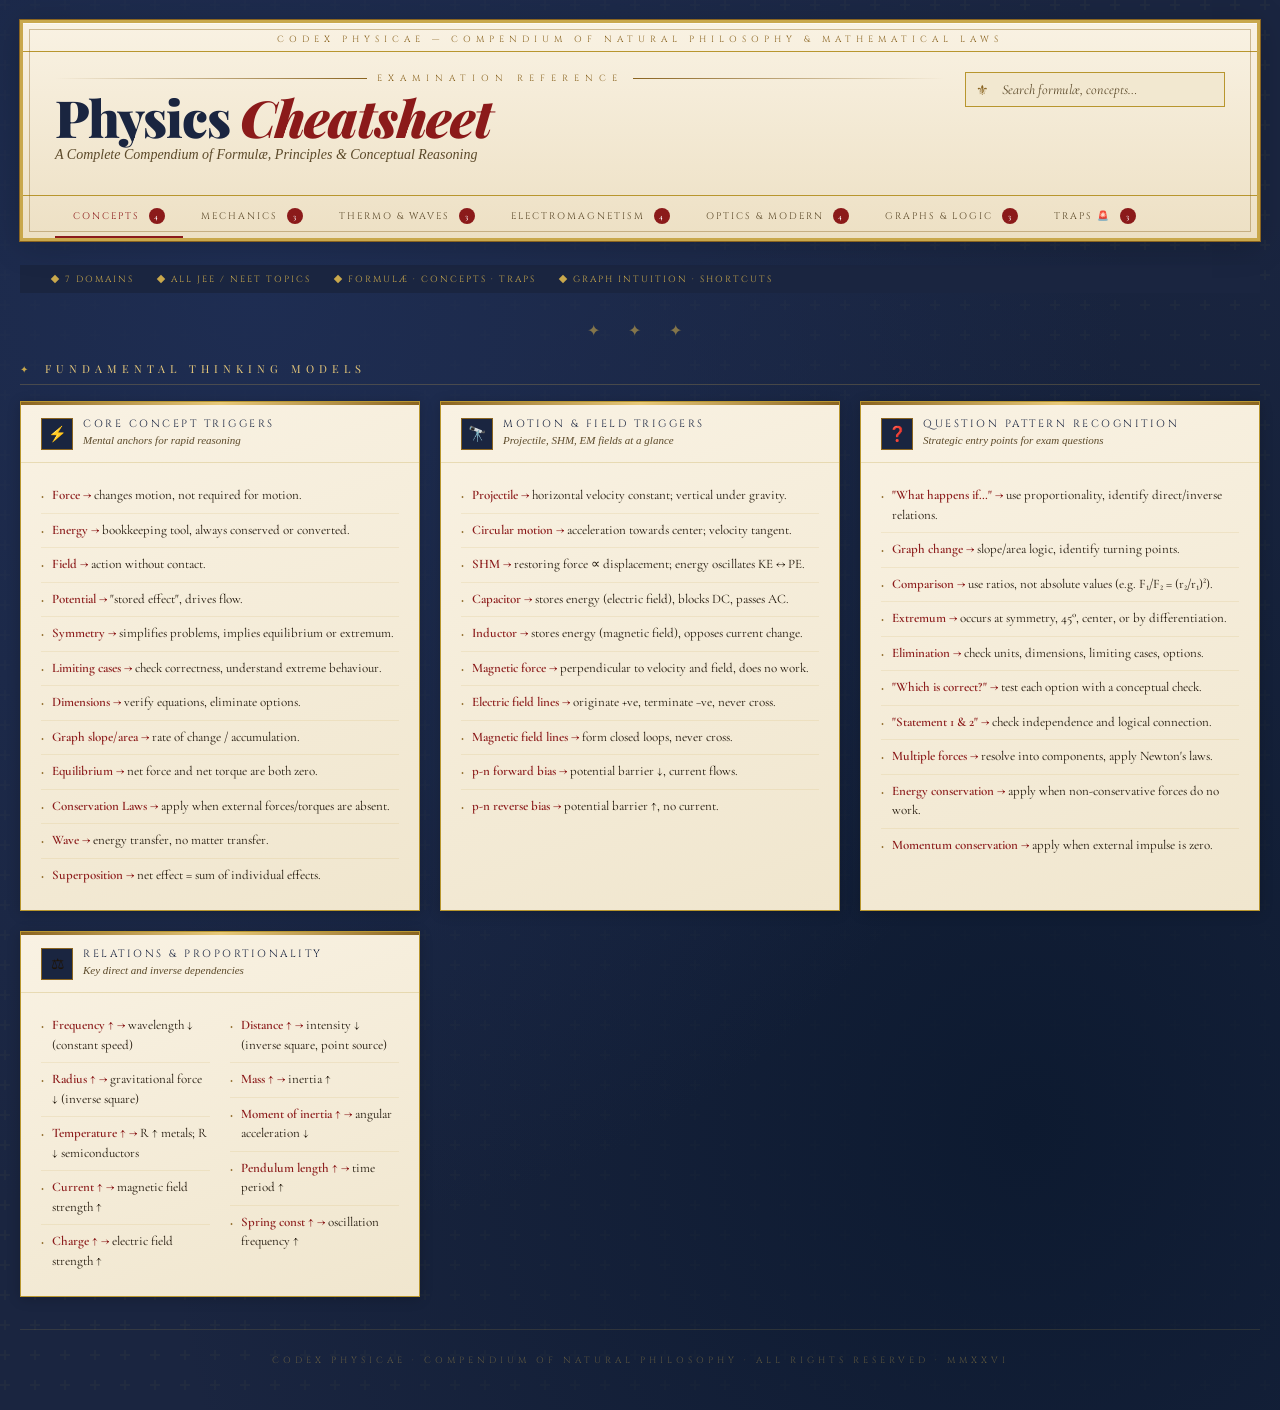
==== www/egyptian.html @ 38cedaa7 "added physics study material" ====
<!DOCTYPE html>
<html lang="en">
<head>
<meta charset="UTF-8">
<meta name="viewport" content="width=device-width, initial-scale=1.0">
<title>Physics — Royal Cheatsheet</title>
<link href="https://fonts.googleapis.com/css2?family=Playfair+Display:ital,wght@0,400;0,600;0,700;0,900;1,400;1,600&family=IM+Fell+English:ital@0;1&family=Cormorant+Garamond:ital,wght@0,300;0,400;0,500;0,600;1,300;1,400&family=Cinzel:wght@400;600;700;900&family=Cinzel+Decorative:wght@400;700&display=swap" rel="stylesheet">
<style>
  :root {
    --ink: #0e0b07;
    --parchment: #f5edd8;
    --parchment-dark: #ede0c4;
    --parchment-mid: #f0e6ce;
    --gold: #c9a84c;
    --gold-light: #e8c97a;
    --gold-deep: #8a6420;
    --crimson: #8b1a1a;
    --crimson-light: #b32020;
    --navy: #1a2540;
    --navy-light: #243259;
    --border-ornate: #b8962e;
    --text-body: #1e1408;
    --text-muted: #5c4a2a;
    --text-accent: #8b1a1a;
    --surface: #f9f2e3;
    --surface-alt: #f2e8d0;
    --shadow: rgba(10,7,2,0.18);
  }

  * { box-sizing: border-box; margin: 0; padding: 0; }

  body {
    background: var(--navy);
    background-image:
      radial-gradient(ellipse at 20% 20%, #1e2d52 0%, transparent 60%),
      radial-gradient(ellipse at 80% 80%, #0d1a30 0%, transparent 60%),
      url("data:image/svg+xml,%3Csvg width='60' height='60' viewBox='0 0 60 60' xmlns='http://www.w3.org/2000/svg'%3E%3Cg fill='none' fill-rule='evenodd'%3E%3Cg fill='%23c9a84c' fill-opacity='0.04'%3E%3Cpath d='M36 34v-4h-2v4h-4v2h4v4h2v-4h4v-2h-4zm0-30V0h-2v4h-4v2h4v4h2V6h4V4h-4zM6 34v-4H4v4H0v2h4v4h2v-4h4v-2H6zM6 4V0H4v4H0v2h4v4h2V6h4V4H6z'/%3E%3C/g%3E%3C/g%3E%3C/svg%3E");
    min-height: 100vh;
    font-family: 'Cormorant Garamond', serif;
    color: var(--text-body);
  }

  /* ─── PAGE FRAME ─── */
  .page-frame {
    max-width: 1400px;
    margin: 0 auto;
    padding: 20px;
  }

  /* ─── HEADER ─── */
  header {
    background: var(--parchment);
    background-image:
      linear-gradient(180deg, #f9f2e3 0%, #ede0c4 100%);
    border: 3px solid var(--gold);
    box-shadow: 0 0 0 1px var(--gold-deep), 0 4px 32px var(--shadow), inset 0 1px 0 rgba(255,255,255,0.6);
    padding: 0;
    margin-bottom: 24px;
    position: relative;
    overflow: hidden;
  }

  header::before {
    content: '';
    position: absolute; inset: 6px;
    border: 1px solid var(--gold-deep);
    pointer-events: none;
    opacity: 0.4;
  }

  .header-crest {
    text-align: center;
    padding: 10px 24px 6px;
    border-bottom: 1px solid var(--border-ornate);
    font-family: 'Cinzel', serif;
    font-size: 9px;
    letter-spacing: 5px;
    color: var(--gold-deep);
    text-transform: uppercase;
  }

  .header-main {
    padding: 20px 32px 0;
    display: flex;
    align-items: flex-start;
    justify-content: space-between;
    gap: 20px;
    flex-wrap: wrap;
  }

  .header-title-block { flex: 1; min-width: 260px; }

  .header-label {
    font-family: 'Cinzel', serif;
    font-size: 9px;
    letter-spacing: 6px;
    color: var(--gold-deep);
    text-transform: uppercase;
    margin-bottom: 8px;
    display: flex;
    align-items: center;
    gap: 10px;
  }

  .header-label::before,
  .header-label::after {
    content: '';
    height: 1px;
    flex: 1;
    background: linear-gradient(to right, transparent, var(--gold-deep));
  }
  .header-label::after {
    background: linear-gradient(to left, transparent, var(--gold-deep));
  }

  h1 {
    font-family: 'Playfair Display', serif;
    font-size: clamp(28px, 4vw, 52px);
    font-weight: 900;
    color: var(--navy);
    letter-spacing: -1px;
    line-height: 1;
    margin-bottom: 4px;
  }
  h1 em {
    color: var(--crimson);
    font-style: italic;
  }

  .header-sub {
    font-family: 'IM Fell English', serif;
    font-style: italic;
    font-size: 14px;
    color: var(--text-muted);
    margin-bottom: 16px;
  }

  /* ─── SEARCH ─── */
  .search-area {
    display: flex;
    align-items: center;
    gap: 10px;
    flex-wrap: wrap;
  }

  .search-wrap {
    position: relative;
  }

  .search-wrap input {
    background: var(--surface-alt);
    border: 1.5px solid var(--border-ornate);
    color: var(--text-body);
    font-family: 'Cormorant Garamond', serif;
    font-size: 14px;
    padding: 8px 14px 8px 36px;
    width: 260px;
    outline: none;
    transition: border-color 0.2s, box-shadow 0.2s;
  }

  .search-wrap input:focus {
    border-color: var(--crimson);
    box-shadow: 0 0 0 3px rgba(139,26,26,0.1);
  }

  .search-wrap input::placeholder { color: var(--text-muted); font-style: italic; }

  .search-icon {
    position: absolute; left: 11px; top: 50%; transform: translateY(-50%);
    color: var(--gold-deep); font-size: 14px; pointer-events: none;
  }

  /* ─── TABS ─── */
  .tab-bar {
    padding: 0 32px;
    display: flex;
    gap: 0;
    overflow-x: auto;
    scrollbar-width: none;
    border-top: 1px solid var(--border-ornate);
    margin-top: 16px;
  }

  .tab-bar::-webkit-scrollbar { display: none; }

  .tab {
    font-family: 'Cinzel', serif;
    font-size: 9.5px;
    letter-spacing: 2px;
    text-transform: uppercase;
    color: var(--text-muted);
    padding: 12px 18px;
    cursor: pointer;
    border-bottom: 2px solid transparent;
    white-space: nowrap;
    transition: all 0.2s;
    background: none;
    border-left: none; border-right: none; border-top: none;
    user-select: none;
    position: relative;
  }

  .tab:hover { color: var(--navy); }

  .tab.active {
    color: var(--crimson);
    border-bottom: 2px solid var(--crimson);
  }

  .tab-count {
    display: inline-flex;
    align-items: center; justify-content: center;
    width: 16px; height: 16px;
    background: var(--crimson);
    color: #fff;
    font-size: 8px;
    border-radius: 50%;
    margin-left: 5px;
    font-family: 'Cormorant Garamond', serif;
    font-weight: 600;
  }

  /* ─── STATS BAR ─── */
  .stats-bar {
    background: var(--navy);
    padding: 8px 32px;
    display: flex; gap: 24px; align-items: center; flex-wrap: wrap;
    margin-bottom: 0;
  }

  .stat-item {
    display: flex; align-items: center; gap: 7px;
    font-family: 'Cinzel', serif;
    font-size: 9px;
    letter-spacing: 2px;
    color: var(--gold);
    text-transform: uppercase;
  }

  .stat-dot {
    width: 6px; height: 6px;
    background: var(--gold);
    transform: rotate(45deg);
    flex-shrink: 0;
  }

  /* ─── MAIN GRID ─── */
  .main-content {
    display: none;
  }
  .main-content.active { display: block; }

  .section-heading {
    font-family: 'Playfair Display', serif;
    font-size: 11px;
    letter-spacing: 5px;
    text-transform: uppercase;
    color: var(--gold-light);
    margin-bottom: 16px;
    padding-bottom: 8px;
    border-bottom: 1px solid rgba(201,168,76,0.25);
    display: flex; align-items: center; gap: 12px;
  }

  .section-heading::before {
    content: '✦';
    color: var(--gold);
    font-size: 10px;
  }

  .cards-grid {
    display: grid;
    grid-template-columns: repeat(auto-fill, minmax(340px, 1fr));
    gap: 20px;
    margin-bottom: 32px;
  }

  /* ─── CARD ─── */
  .card {
    background: var(--parchment);
    background-image: linear-gradient(160deg, #f9f2e3 0%, #f0e6ce 100%);
    border: 1.5px solid var(--border-ornate);
    box-shadow: 0 2px 12px var(--shadow), inset 0 1px 0 rgba(255,255,255,0.5);
    position: relative;
    overflow: hidden;
    transition: transform 0.2s, box-shadow 0.2s;
  }

  .card:hover {
    transform: translateY(-2px);
    box-shadow: 0 8px 28px rgba(10,7,2,0.25);
  }

  .card::before {
    content: '';
    position: absolute;
    top: 0; left: 0; right: 0;
    height: 3px;
    background: linear-gradient(90deg, var(--gold-deep), var(--gold-light), var(--gold-deep));
  }

  .card-corner {
    position: absolute;
    top: 6px; right: 6px;
    width: 18px; height: 18px;
    opacity: 0.3;
  }
  .card-corner::before, .card-corner::after {
    content: '';
    position: absolute;
    background: var(--gold-deep);
  }
  .card-corner::before { top: 0; right: 0; width: 1px; height: 18px; }
  .card-corner::after  { top: 0; right: 0; width: 18px; height: 1px; }

  .card-header {
    padding: 16px 20px 12px;
    border-bottom: 1px solid rgba(184,150,46,0.25);
    display: flex;
    align-items: flex-start;
    gap: 10px;
  }

  .card-icon {
    width: 32px; height: 32px;
    background: var(--navy);
    display: flex; align-items: center; justify-content: center;
    font-size: 15px;
    flex-shrink: 0;
    border: 1px solid var(--gold-deep);
  }

  .card-title {
    font-family: 'Cinzel', serif;
    font-size: 10.5px;
    letter-spacing: 2.5px;
    text-transform: uppercase;
    color: var(--navy);
    line-height: 1.3;
  }

  .card-subtitle {
    font-family: 'IM Fell English', serif;
    font-style: italic;
    font-size: 11px;
    color: var(--text-muted);
    margin-top: 2px;
  }

  .card-body { padding: 16px 20px 18px; }

  /* ─── ITEMS ─── */
  .item {
    padding: 7px 0;
    border-bottom: 1px solid rgba(184,150,46,0.12);
    font-size: 13px;
    line-height: 1.5;
    color: var(--text-body);
    display: flex;
    align-items: flex-start;
    gap: 8px;
  }

  .item:last-child { border-bottom: none; }

  .item-bullet {
    color: var(--gold-deep);
    font-size: 10px;
    margin-top: 3px;
    flex-shrink: 0;
  }

  .item-text { flex: 1; font-family: 'Cormorant Garamond', serif; }

  .item-key {
    font-family: 'Cormorant Garamond', serif;
    font-weight: 600;
    color: var(--crimson);
  }

  /* ─── FORMULA CARD ─── */
  .formula-card {
    background: var(--navy);
    background-image: linear-gradient(160deg, #1a2540 0%, #0d1a30 100%);
    border: 1.5px solid var(--gold-deep);
    color: var(--parchment);
    box-shadow: 0 4px 20px rgba(0,0,0,0.4), inset 0 1px 0 rgba(201,168,76,0.15);
  }

  .formula-card::before {
    background: linear-gradient(90deg, var(--gold-deep), var(--gold), var(--gold-deep));
  }

  .formula-card .card-title { color: var(--gold-light); }
  .formula-card .card-subtitle { color: rgba(240,230,200,0.5); }
  .formula-card .card-header { border-bottom-color: rgba(201,168,76,0.2); }
  .formula-card .item { border-bottom-color: rgba(201,168,76,0.1); color: var(--parchment); }
  .formula-card .item-bullet { color: var(--gold); }
  .formula-card .item-key { color: var(--gold-light); }
  .formula-card .item-text { font-family: 'Cormorant Garamond', serif; }

  .formula-eq {
    font-family: 'Playfair Display', serif;
    font-style: italic;
    font-size: 14px;
    color: var(--gold-light);
    background: rgba(201,168,76,0.08);
    border-left: 2px solid var(--gold);
    padding: 3px 8px;
    margin-left: 4px;
  }

  /* ─── TRAP CARD ─── */
  .trap-card {
    background: linear-gradient(160deg, #f9f0e8 0%, #f0e0d0 100%);
    border-color: var(--crimson-light);
  }
  .trap-card::before {
    background: linear-gradient(90deg, var(--crimson), #cc4444, var(--crimson));
  }
  .trap-card .card-title { color: var(--crimson); }
  .trap-card .item-bullet { color: var(--crimson); }
  .trap-card .item-key { color: var(--crimson); }

  /* ─── WIDE CARD ─── */
  .card-wide { grid-column: 1 / -1; }

  /* ─── TWO COLUMN BODY ─── */
  .two-col {
    display: grid;
    grid-template-columns: 1fr 1fr;
    gap: 0 20px;
  }

  @media (max-width: 600px) {
    .two-col { grid-template-columns: 1fr; }
  }

  /* ─── TAG CHIPS ─── */
  .tag {
    display: inline-block;
    font-family: 'Cinzel', serif;
    font-size: 8px;
    letter-spacing: 1.5px;
    text-transform: uppercase;
    padding: 2px 7px;
    border: 1px solid var(--border-ornate);
    color: var(--text-muted);
    margin-left: 6px;
    vertical-align: middle;
  }

  .tag-crimson { border-color: var(--crimson); color: var(--crimson); }
  .tag-navy { border-color: var(--navy); color: var(--navy); background: var(--parchment-dark); }

  /* ─── DIVIDER ─── */
  .ornate-divider {
    text-align: center;
    color: var(--gold);
    font-size: 16px;
    letter-spacing: 12px;
    margin: 28px 0 20px;
    opacity: 0.6;
  }

  /* ─── HIGHLIGHT BOX ─── */
  .highlight-box {
    background: rgba(138,100,32,0.06);
    border: 1px solid rgba(184,150,46,0.3);
    padding: 10px 14px;
    margin: 10px 0 4px;
    font-family: 'IM Fell English', serif;
    font-style: italic;
    font-size: 12.5px;
    color: var(--text-muted);
    border-left: 3px solid var(--gold);
  }

  .formula-card .highlight-box {
    background: rgba(201,168,76,0.06);
    border-color: rgba(201,168,76,0.2);
    color: rgba(240,230,200,0.6);
    border-left-color: var(--gold);
  }

  /* ─── SEARCH HIGHLIGHT ─── */
  .search-match { background: rgba(139,26,26,0.18); border-radius: 2px; }

  /* ─── FOOTER ─── */
  footer {
    text-align: center;
    padding: 24px;
    margin-top: 32px;
    font-family: 'Cinzel', serif;
    font-size: 9px;
    letter-spacing: 4px;
    color: rgba(201,168,76,0.4);
    text-transform: uppercase;
    border-top: 1px solid rgba(201,168,76,0.15);
  }

  /* ─── SCROLL ─── */
  ::-webkit-scrollbar { width: 6px; height: 6px; }
  ::-webkit-scrollbar-track { background: var(--navy); }
  ::-webkit-scrollbar-thumb { background: var(--gold-deep); }

  /* ─── ANIMATIONS ─── */
  @keyframes fadeUp {
    from { opacity: 0; transform: translateY(14px); }
    to   { opacity: 1; transform: translateY(0); }
  }

  .card { animation: fadeUp 0.4s ease both; }
  .card:nth-child(2) { animation-delay: 0.05s; }
  .card:nth-child(3) { animation-delay: 0.10s; }
  .card:nth-child(4) { animation-delay: 0.15s; }
  .card:nth-child(5) { animation-delay: 0.20s; }
  .card:nth-child(6) { animation-delay: 0.25s; }

  /* ─── HIDDEN ─── */
  .hidden { display: none !important; }
</style>
</head>
<body>

<div class="page-frame">

  <!-- HEADER -->
  <header>
    <div class="header-crest">Codex Physicae — Compendium of Natural Philosophy & Mathematical Laws</div>
    <div class="header-main">
      <div class="header-title-block">
        <div class="header-label">Examination Reference</div>
        <h1>Physics <em>Cheatsheet</em></h1>
        <div class="header-sub">A Complete Compendium of Formulæ, Principles & Conceptual Reasoning</div>
      </div>
      <div class="search-area">
        <div class="search-wrap">
          <span class="search-icon">⚜</span>
          <input type="text" id="searchInput" placeholder="Search formulæ, concepts…" autocomplete="off">
        </div>
      </div>
    </div>

    <div class="tab-bar">
      <button class="tab active" data-tab="concepts">Concepts <span class="tab-count">4</span></button>
      <button class="tab" data-tab="mechanics">Mechanics <span class="tab-count">3</span></button>
      <button class="tab" data-tab="thermo">Thermo & Waves <span class="tab-count">3</span></button>
      <button class="tab" data-tab="electro">Electromagnetism <span class="tab-count">4</span></button>
      <button class="tab" data-tab="optics">Optics & Modern <span class="tab-count">4</span></button>
      <button class="tab" data-tab="graphs">Graphs & Logic <span class="tab-count">3</span></button>
      <button class="tab" data-tab="traps">Traps 🚨 <span class="tab-count">3</span></button>
    </div>
  </header>

  <div class="stats-bar">
    <div class="stat-item"><div class="stat-dot"></div>7 Domains</div>
    <div class="stat-item"><div class="stat-dot"></div>All JEE / NEET Topics</div>
    <div class="stat-item"><div class="stat-dot"></div>Formulæ · Concepts · Traps</div>
    <div class="stat-item"><div class="stat-dot"></div>Graph Intuition · Shortcuts</div>
  </div>

  <!-- ═══════════════════ TAB: CONCEPTS ═══════════════════ -->
  <div class="main-content active" id="tab-concepts">
    <div class="ornate-divider">✦ ✦ ✦</div>
    <div class="section-heading">Fundamental Thinking Models</div>
    <div class="cards-grid">

      <div class="card">
        <div class="card-header">
          <div class="card-icon">⚡</div>
          <div>
            <div class="card-title">Core Concept Triggers</div>
            <div class="card-subtitle">Mental anchors for rapid reasoning</div>
          </div>
        </div>
        <div class="card-body">
          <div class="item"><span class="item-bullet">◆</span><span class="item-text"><span class="item-key">Force →</span> changes motion, not required for motion.</span></div>
          <div class="item"><span class="item-bullet">◆</span><span class="item-text"><span class="item-key">Energy →</span> bookkeeping tool, always conserved or converted.</span></div>
          <div class="item"><span class="item-bullet">◆</span><span class="item-text"><span class="item-key">Field →</span> action without contact.</span></div>
          <div class="item"><span class="item-bullet">◆</span><span class="item-text"><span class="item-key">Potential →</span> "stored effect", drives flow.</span></div>
          <div class="item"><span class="item-bullet">◆</span><span class="item-text"><span class="item-key">Symmetry →</span> simplifies problems, implies equilibrium or extremum.</span></div>
          <div class="item"><span class="item-bullet">◆</span><span class="item-text"><span class="item-key">Limiting cases →</span> check correctness, understand extreme behaviour.</span></div>
          <div class="item"><span class="item-bullet">◆</span><span class="item-text"><span class="item-key">Dimensions →</span> verify equations, eliminate options.</span></div>
          <div class="item"><span class="item-bullet">◆</span><span class="item-text"><span class="item-key">Graph slope/area →</span> rate of change / accumulation.</span></div>
          <div class="item"><span class="item-bullet">◆</span><span class="item-text"><span class="item-key">Equilibrium →</span> net force and net torque are both zero.</span></div>
          <div class="item"><span class="item-bullet">◆</span><span class="item-text"><span class="item-key">Conservation Laws →</span> apply when external forces/torques are absent.</span></div>
          <div class="item"><span class="item-bullet">◆</span><span class="item-text"><span class="item-key">Wave →</span> energy transfer, no matter transfer.</span></div>
          <div class="item"><span class="item-bullet">◆</span><span class="item-text"><span class="item-key">Superposition →</span> net effect = sum of individual effects.</span></div>
        </div>
      </div>

      <div class="card">
        <div class="card-header">
          <div class="card-icon">🔭</div>
          <div>
            <div class="card-title">Motion & Field Triggers</div>
            <div class="card-subtitle">Projectile, SHM, EM fields at a glance</div>
          </div>
        </div>
        <div class="card-body">
          <div class="item"><span class="item-bullet">◆</span><span class="item-text"><span class="item-key">Projectile →</span> horizontal velocity constant; vertical under gravity.</span></div>
          <div class="item"><span class="item-bullet">◆</span><span class="item-text"><span class="item-key">Circular motion →</span> acceleration towards center; velocity tangent.</span></div>
          <div class="item"><span class="item-bullet">◆</span><span class="item-text"><span class="item-key">SHM →</span> restoring force ∝ displacement; energy oscillates KE ↔ PE.</span></div>
          <div class="item"><span class="item-bullet">◆</span><span class="item-text"><span class="item-key">Capacitor →</span> stores energy (electric field), blocks DC, passes AC.</span></div>
          <div class="item"><span class="item-bullet">◆</span><span class="item-text"><span class="item-key">Inductor →</span> stores energy (magnetic field), opposes current change.</span></div>
          <div class="item"><span class="item-bullet">◆</span><span class="item-text"><span class="item-key">Magnetic force →</span> perpendicular to velocity and field, does no work.</span></div>
          <div class="item"><span class="item-bullet">◆</span><span class="item-text"><span class="item-key">Electric field lines →</span> originate +ve, terminate −ve, never cross.</span></div>
          <div class="item"><span class="item-bullet">◆</span><span class="item-text"><span class="item-key">Magnetic field lines →</span> form closed loops, never cross.</span></div>
          <div class="item"><span class="item-bullet">◆</span><span class="item-text"><span class="item-key">p-n forward bias →</span> potential barrier ↓, current flows.</span></div>
          <div class="item"><span class="item-bullet">◆</span><span class="item-text"><span class="item-key">p-n reverse bias →</span> potential barrier ↑, no current.</span></div>
        </div>
      </div>

      <div class="card">
        <div class="card-header">
          <div class="card-icon">❓</div>
          <div>
            <div class="card-title">Question Pattern Recognition</div>
            <div class="card-subtitle">Strategic entry points for exam questions</div>
          </div>
        </div>
        <div class="card-body">
          <div class="item"><span class="item-bullet">◆</span><span class="item-text"><span class="item-key">"What happens if…" →</span> use proportionality, identify direct/inverse relations.</span></div>
          <div class="item"><span class="item-bullet">◆</span><span class="item-text"><span class="item-key">Graph change →</span> slope/area logic, identify turning points.</span></div>
          <div class="item"><span class="item-bullet">◆</span><span class="item-text"><span class="item-key">Comparison →</span> use ratios, not absolute values (e.g. F₁/F₂ = (r₂/r₁)²).</span></div>
          <div class="item"><span class="item-bullet">◆</span><span class="item-text"><span class="item-key">Extremum →</span> occurs at symmetry, 45°, center, or by differentiation.</span></div>
          <div class="item"><span class="item-bullet">◆</span><span class="item-text"><span class="item-key">Elimination →</span> check units, dimensions, limiting cases, options.</span></div>
          <div class="item"><span class="item-bullet">◆</span><span class="item-text"><span class="item-key">"Which is correct?" →</span> test each option with a conceptual check.</span></div>
          <div class="item"><span class="item-bullet">◆</span><span class="item-text"><span class="item-key">"Statement 1 & 2" →</span> check independence and logical connection.</span></div>
          <div class="item"><span class="item-bullet">◆</span><span class="item-text"><span class="item-key">Multiple forces →</span> resolve into components, apply Newton's laws.</span></div>
          <div class="item"><span class="item-bullet">◆</span><span class="item-text"><span class="item-key">Energy conservation →</span> apply when non-conservative forces do no work.</span></div>
          <div class="item"><span class="item-bullet">◆</span><span class="item-text"><span class="item-key">Momentum conservation →</span> apply when external impulse is zero.</span></div>
        </div>
      </div>

      <div class="card">
        <div class="card-header">
          <div class="card-icon">⚖</div>
          <div>
            <div class="card-title">Relations & Proportionality</div>
            <div class="card-subtitle">Key direct and inverse dependencies</div>
          </div>
        </div>
        <div class="card-body">
          <div class="two-col">
            <div>
              <div class="item"><span class="item-bullet">◆</span><span class="item-text"><span class="item-key">Frequency ↑ →</span> wavelength ↓ (constant speed)</span></div>
              <div class="item"><span class="item-bullet">◆</span><span class="item-text"><span class="item-key">Radius ↑ →</span> gravitational force ↓ (inverse square)</span></div>
              <div class="item"><span class="item-bullet">◆</span><span class="item-text"><span class="item-key">Temperature ↑ →</span> R ↑ metals; R ↓ semiconductors</span></div>
              <div class="item"><span class="item-bullet">◆</span><span class="item-text"><span class="item-key">Current ↑ →</span> magnetic field strength ↑</span></div>
              <div class="item"><span class="item-bullet">◆</span><span class="item-text"><span class="item-key">Charge ↑ →</span> electric field strength ↑</span></div>
            </div>
            <div>
              <div class="item"><span class="item-bullet">◆</span><span class="item-text"><span class="item-key">Distance ↑ →</span> intensity ↓ (inverse square, point source)</span></div>
              <div class="item"><span class="item-bullet">◆</span><span class="item-text"><span class="item-key">Mass ↑ →</span> inertia ↑</span></div>
              <div class="item"><span class="item-bullet">◆</span><span class="item-text"><span class="item-key">Moment of inertia ↑ →</span> angular acceleration ↓</span></div>
              <div class="item"><span class="item-bullet">◆</span><span class="item-text"><span class="item-key">Pendulum length ↑ →</span> time period ↑</span></div>
              <div class="item"><span class="item-bullet">◆</span><span class="item-text"><span class="item-key">Spring const ↑ →</span> oscillation frequency ↑</span></div>
            </div>
          </div>
        </div>
      </div>

    </div>
  </div>

  <!-- ═══════════════════ TAB: MECHANICS ═══════════════════ -->
  <div class="main-content" id="tab-mechanics">
    <div class="ornate-divider">✦ ✦ ✦</div>
    <div class="section-heading">Mechanics — Laws of Motion, Energy & Gravitation</div>
    <div class="cards-grid">

      <div class="card formula-card">
        <div class="card-header">
          <div class="card-icon" style="background:#c9a84c;color:#0d1a30;">∑</div>
          <div>
            <div class="card-title">Kinematics & Newton's Laws</div>
            <div class="card-subtitle">Equations of motion and force</div>
          </div>
        </div>
        <div class="card-body">
          <div class="item"><span class="item-bullet">◆</span><span class="item-text"><span class="item-key">Displacement:</span> <span class="formula-eq">s = ut + ½at²</span></span></div>
          <div class="item"><span class="item-bullet">◆</span><span class="item-text"><span class="item-key">Velocity:</span> <span class="formula-eq">v = u + at</span></span></div>
          <div class="item"><span class="item-bullet">◆</span><span class="item-text"><span class="item-key">Third equation:</span> <span class="formula-eq">v² = u² + 2as</span></span></div>
          <div class="item"><span class="item-bullet">◆</span><span class="item-text"><span class="item-key">Newton's 2nd Law:</span> <span class="formula-eq">F = ma</span></span></div>
          <div class="item"><span class="item-bullet">◆</span><span class="item-text"><span class="item-key">Momentum:</span> <span class="formula-eq">p = mv</span></span></div>
          <div class="item"><span class="item-bullet">◆</span><span class="item-text"><span class="item-key">Kinetic Energy:</span> <span class="formula-eq">K = ½mv² = p²/2m</span></span></div>
          <div class="item"><span class="item-bullet">◆</span><span class="item-text"><span class="item-key">PE (Gravity):</span> <span class="formula-eq">U = mgh</span></span></div>
          <div class="item"><span class="item-bullet">◆</span><span class="item-text"><span class="item-key">PE (Spring):</span> <span class="formula-eq">U = ½kx²</span></span></div>
          <div class="item"><span class="item-bullet">◆</span><span class="item-text"><span class="item-key">Work Done:</span> <span class="formula-eq">W = F · s · cosθ</span></span></div>
          <div class="item"><span class="item-bullet">◆</span><span class="item-text"><span class="item-key">Power:</span> <span class="formula-eq">P = F · v = dW/dt</span></span></div>
        </div>
      </div>

      <div class="card formula-card">
        <div class="card-header">
          <div class="card-icon" style="background:#c9a84c;color:#0d1a30;">τ</div>
          <div>
            <div class="card-title">Rotation & Gravitation</div>
            <div class="card-subtitle">Torque, orbital mechanics, Kepler</div>
          </div>
        </div>
        <div class="card-body">
          <div class="item"><span class="item-bullet">◆</span><span class="item-text"><span class="item-key">Torque:</span> <span class="formula-eq">τ = r × F = Iα</span></span></div>
          <div class="item"><span class="item-bullet">◆</span><span class="item-text"><span class="item-key">Angular Momentum:</span> <span class="formula-eq">L = r × p = Iω</span></span></div>
          <div class="item"><span class="item-bullet">◆</span><span class="item-text"><span class="item-key">Moment of Inertia:</span> <span class="formula-eq">I = Σmr²</span></span></div>
          <div class="item"><span class="item-bullet">◆</span><span class="item-text"><span class="item-key">Centripetal Force:</span> <span class="formula-eq">Fc = mv²/r = mω²r</span></span></div>
          <div class="item"><span class="item-bullet">◆</span><span class="item-text"><span class="item-key">Angular Frequency:</span> <span class="formula-eq">ω = 2πf = 2π/T</span></span></div>
          <div class="item"><span class="item-bullet">◆</span><span class="item-text"><span class="item-key">Gravitational Force:</span> <span class="formula-eq">F = GMm/r²</span></span></div>
          <div class="item"><span class="item-bullet">◆</span><span class="item-text"><span class="item-key">Grav. PE:</span> <span class="formula-eq">U = −GMm/r</span></span></div>
          <div class="item"><span class="item-bullet">◆</span><span class="item-text"><span class="item-key">Escape Velocity:</span> <span class="formula-eq">vₑ = √(2GM/R)</span></span></div>
          <div class="item"><span class="item-bullet">◆</span><span class="item-text"><span class="item-key">Orbital Velocity:</span> <span class="formula-eq">vₒ = √(GM/R)</span></span></div>
          <div class="item"><span class="item-bullet">◆</span><span class="item-text"><span class="item-key">Kepler's 3rd:</span> <span class="formula-eq">T² ∝ R³</span></span></div>
        </div>
      </div>

      <div class="card formula-card">
        <div class="card-header">
          <div class="card-icon" style="background:#c9a84c;color:#0d1a30;">η</div>
          <div>
            <div class="card-title">Fluid Mechanics & Elasticity</div>
            <div class="card-subtitle">Pressure, Bernoulli, Stokes, Young's</div>
          </div>
        </div>
        <div class="card-body">
          <div class="item"><span class="item-bullet">◆</span><span class="item-text"><span class="item-key">Fluid Pressure:</span> <span class="formula-eq">P = ρgh</span></span></div>
          <div class="item"><span class="item-bullet">◆</span><span class="item-text"><span class="item-key">Bernoulli:</span> <span class="formula-eq">P + ½ρv² + ρgh = const</span></span></div>
          <div class="item"><span class="item-bullet">◆</span><span class="item-text"><span class="item-key">Stokes' Law:</span> <span class="formula-eq">Fᵥ = 6πηrv</span></span></div>
          <div class="item"><span class="item-bullet">◆</span><span class="item-text"><span class="item-key">Terminal Velocity:</span> <span class="formula-eq">vₜ = 2r²(ρₚ−ρf)g / 9η</span></span></div>
          <div class="item"><span class="item-bullet">◆</span><span class="item-text"><span class="item-key">Young's Modulus:</span> <span class="formula-eq">Y = FL / AΔL</span></span></div>
          <div class="item"><span class="item-bullet">◆</span><span class="item-text"><span class="item-key">Surface Tension:</span> <span class="formula-eq">T = F/L</span></span></div>
          <div class="item"><span class="item-bullet">◆</span><span class="item-text"><span class="item-key">Capillary Rise:</span> <span class="formula-eq">h = 2T cosθ / ρrg</span></span></div>
          <div class="item"><span class="item-bullet">◆</span><span class="item-text"><span class="item-key">SHM (Spring):</span> <span class="formula-eq">T = 2π√(m/k)</span></span></div>
          <div class="item"><span class="item-bullet">◆</span><span class="item-text"><span class="item-key">SHM (Pendulum):</span> <span class="formula-eq">T = 2π√(L/g)</span></span></div>
        </div>
      </div>

    </div>
  </div>

  <!-- ═══════════════════ TAB: THERMO & WAVES ═══════════════════ -->
  <div class="main-content" id="tab-thermo">
    <div class="ornate-divider">✦ ✦ ✦</div>
    <div class="section-heading">Thermodynamics, Gases & Wave Physics</div>
    <div class="cards-grid">

      <div class="card formula-card">
        <div class="card-header">
          <div class="card-icon" style="background:#c9a84c;color:#0d1a30;">ΔU</div>
          <div>
            <div class="card-title">Thermodynamics</div>
            <div class="card-subtitle">Gas laws, heat engines, entropy</div>
          </div>
        </div>
        <div class="card-body">
          <div class="item"><span class="item-bullet">◆</span><span class="item-text"><span class="item-key">Ideal Gas Law:</span> <span class="formula-eq">PV = nRT = NkT</span></span></div>
          <div class="item"><span class="item-bullet">◆</span><span class="item-text"><span class="item-key">First Law:</span> <span class="formula-eq">ΔU = Q − W</span></span></div>
          <div class="item"><span class="item-bullet">◆</span><span class="item-text"><span class="item-key">Work (isobaric):</span> <span class="formula-eq">W = PΔV</span></span></div>
          <div class="item"><span class="item-bullet">◆</span><span class="item-text"><span class="item-key">Work (isothermal):</span> <span class="formula-eq">W = nRT ln(V₂/V₁)</span></span></div>
          <div class="item"><span class="item-bullet">◆</span><span class="item-text"><span class="item-key">Isothermal process:</span> PV = constant</span></div>
          <div class="item"><span class="item-bullet">◆</span><span class="item-text"><span class="item-key">Adiabatic process:</span> PVᵞ = constant</span></div>
          <div class="item"><span class="item-bullet">◆</span><span class="item-text"><span class="item-key">Carnot Efficiency:</span> <span class="formula-eq">η = 1 − T_cold/T_hot</span></span></div>
          <div class="item"><span class="item-bullet">◆</span><span class="item-text"><span class="item-key">Specific Heat:</span> <span class="formula-eq">Q = mcΔT</span></span></div>
          <div class="item"><span class="item-bullet">◆</span><span class="item-text"><span class="item-key">Latent Heat:</span> <span class="formula-eq">Q = mL</span></span></div>
          <div class="highlight-box">Entropy: ΔS ≥ 0 for any isolated system (Second Law).</div>
        </div>
      </div>

      <div class="card formula-card">
        <div class="card-header">
          <div class="card-icon" style="background:#c9a84c;color:#0d1a30;">λ</div>
          <div>
            <div class="card-title">Wave Physics & Sound</div>
            <div class="card-subtitle">Speed, Doppler, standing waves, beats</div>
          </div>
        </div>
        <div class="card-body">
          <div class="item"><span class="item-bullet">◆</span><span class="item-text"><span class="item-key">Wave Speed:</span> <span class="formula-eq">v = fλ</span></span></div>
          <div class="item"><span class="item-bullet">◆</span><span class="item-text"><span class="item-key">Speed of Sound (gas):</span> <span class="formula-eq">v = √(γP/ρ)</span></span></div>
          <div class="item"><span class="item-bullet">◆</span><span class="item-text"><span class="item-key">Speed of Sound (solid):</span> <span class="formula-eq">v = √(Y/ρ)</span></span></div>
          <div class="item"><span class="item-bullet">◆</span><span class="item-text"><span class="item-key">Intensity:</span> <span class="formula-eq">I ∝ A²f²</span></span></div>
          <div class="item"><span class="item-bullet">◆</span><span class="item-text"><span class="item-key">Beat Frequency:</span> <span class="formula-eq">fᵦ = |f₁ − f₂|</span></span></div>
          <div class="item"><span class="item-bullet">◆</span><span class="item-text"><span class="item-key">Doppler Effect:</span> <span class="formula-eq">f' = f(v ± vₒ)/(v ∓ vₛ)</span></span></div>
          <div class="item"><span class="item-bullet">◆</span><span class="item-text"><span class="item-key">String / Open Pipe:</span> <span class="formula-eq">fₙ = nv/2L</span></span></div>
          <div class="item"><span class="item-bullet">◆</span><span class="item-text"><span class="item-key">Closed Pipe:</span> <span class="formula-eq">fₙ = (2n−1)v/4L</span></span></div>
          <div class="highlight-box">v ∝ √T for sound in gas. Source towards observer → f ↑; source away → f ↓.</div>
        </div>
      </div>

      <div class="card">
        <div class="card-header">
          <div class="card-icon">🔔</div>
          <div>
            <div class="card-title">Quick Conceptual Anchors</div>
            <div class="card-subtitle">Thermo & wave reasoning triggers</div>
          </div>
        </div>
        <div class="card-body">
          <div class="item"><span class="item-bullet">◆</span><span class="item-text">Heat engine efficiency &lt; 100% (Carnot limit is a law).</span></div>
          <div class="item"><span class="item-bullet">◆</span><span class="item-text">Pressure ↑ → boiling point ↑.</span></div>
          <div class="item"><span class="item-bullet">◆</span><span class="item-text">Speed of sound depends on medium, not source frequency.</span></div>
          <div class="item"><span class="item-bullet">◆</span><span class="item-text">Interference requires coherent sources.</span></div>
          <div class="item"><span class="item-bullet">◆</span><span class="item-text">Diffraction requires aperture ≈ wavelength.</span></div>
          <div class="item"><span class="item-bullet">◆</span><span class="item-text">P–V isothermal: rectangular hyperbola.</span></div>
          <div class="item"><span class="item-bullet">◆</span><span class="item-text">P–V adiabatic: steeper than isothermal.</span></div>
          <div class="item"><span class="item-bullet">◆</span><span class="item-text">Power lost in transmission: Joule heating (I²R).</span></div>
        </div>
      </div>

    </div>
  </div>

  <!-- ═══════════════════ TAB: ELECTROMAGNETISM ═══════════════════ -->
  <div class="main-content" id="tab-electro">
    <div class="ornate-divider">✦ ✦ ✦</div>
    <div class="section-heading">Electrostatics, Current Electricity, Magnetism & EMI</div>
    <div class="cards-grid">

      <div class="card formula-card">
        <div class="card-header">
          <div class="card-icon" style="background:#c9a84c;color:#0d1a30;">E</div>
          <div>
            <div class="card-title">Electrostatics & Capacitance</div>
            <div class="card-subtitle">Coulomb, fields, potential, capacitors</div>
          </div>
        </div>
        <div class="card-body">
          <div class="item"><span class="item-bullet">◆</span><span class="item-text"><span class="item-key">Coulomb's Law:</span> <span class="formula-eq">F = kq₁q₂/r²</span></span></div>
          <div class="item"><span class="item-bullet">◆</span><span class="item-text"><span class="item-key">Electric Field:</span> <span class="formula-eq">E = F/q = kq/r²</span></span></div>
          <div class="item"><span class="item-bullet">◆</span><span class="item-text"><span class="item-key">Electric Potential:</span> <span class="formula-eq">V = kq/r</span></span></div>
          <div class="item"><span class="item-bullet">◆</span><span class="item-text"><span class="item-key">PE:</span> <span class="formula-eq">U = qV</span></span></div>
          <div class="item"><span class="item-bullet">◆</span><span class="item-text"><span class="item-key">Capacitance:</span> <span class="formula-eq">C = Q/V</span></span></div>
          <div class="item"><span class="item-bullet">◆</span><span class="item-text"><span class="item-key">Parallel plate C:</span> <span class="formula-eq">C = ε₀A/d</span></span></div>
          <div class="item"><span class="item-bullet">◆</span><span class="item-text"><span class="item-key">Energy in C:</span> <span class="formula-eq">U = ½CV² = Q²/2C</span></span></div>
          <div class="item"><span class="item-bullet">◆</span><span class="item-text"><span class="item-key">Series:</span> 1/Cₑq = Σ1/Cᵢ → ↓C</span></div>
          <div class="item"><span class="item-bullet">◆</span><span class="item-text"><span class="item-key">Parallel:</span> Cₑq = ΣCᵢ → ↑C</span></div>
        </div>
      </div>

      <div class="card formula-card">
        <div class="card-header">
          <div class="card-icon" style="background:#c9a84c;color:#0d1a30;">I</div>
          <div>
            <div class="card-title">Current Electricity</div>
            <div class="card-subtitle">Ohm's law, Kirchhoff, power</div>
          </div>
        </div>
        <div class="card-body">
          <div class="item"><span class="item-bullet">◆</span><span class="item-text"><span class="item-key">Ohm's Law:</span> <span class="formula-eq">V = IR</span></span></div>
          <div class="item"><span class="item-bullet">◆</span><span class="item-text"><span class="item-key">Resistance:</span> <span class="formula-eq">R = ρL/A</span></span></div>
          <div class="item"><span class="item-bullet">◆</span><span class="item-text"><span class="item-key">Electrical Power:</span> <span class="formula-eq">P = VI = I²R = V²/R</span></span></div>
          <div class="item"><span class="item-bullet">◆</span><span class="item-text"><span class="item-key">KVL:</span> ΣV = 0 around loop</span></div>
          <div class="item"><span class="item-bullet">◆</span><span class="item-text"><span class="item-key">KCL:</span> ΣI = 0 at junction</span></div>
          <div class="item"><span class="item-bullet">◆</span><span class="item-text"><span class="item-key">Series R:</span> Rₑq = ΣRᵢ → ↑R, same I</span></div>
          <div class="item"><span class="item-bullet">◆</span><span class="item-text"><span class="item-key">Parallel R:</span> 1/Rₑq = Σ1/Rᵢ → ↓R, same V</span></div>
          <div class="highlight-box">In series: current is same. In parallel: voltage is same.</div>
        </div>
      </div>

      <div class="card formula-card">
        <div class="card-header">
          <div class="card-icon" style="background:#c9a84c;color:#0d1a30;">B</div>
          <div>
            <div class="card-title">Magnetism & EMI</div>
            <div class="card-subtitle">Biot-Savart, Faraday, inductance, AC</div>
          </div>
        </div>
        <div class="card-body">
          <div class="item"><span class="item-bullet">◆</span><span class="item-text"><span class="item-key">Magnetic force:</span> <span class="formula-eq">F = q(v × B)</span></span></div>
          <div class="item"><span class="item-bullet">◆</span><span class="item-text"><span class="item-key">Force on wire:</span> <span class="formula-eq">F = I(L × B)</span></span></div>
          <div class="item"><span class="item-bullet">◆</span><span class="item-text"><span class="item-key">Ampere's Law:</span> <span class="formula-eq">∮B·dL = μ₀Iₑₙc</span></span></div>
          <div class="item"><span class="item-bullet">◆</span><span class="item-text"><span class="item-key">Solenoid field:</span> <span class="formula-eq">B = μ₀nI</span></span></div>
          <div class="item"><span class="item-bullet">◆</span><span class="item-text"><span class="item-key">Faraday's Law:</span> <span class="formula-eq">ε = −dΦ_B/dt</span></span></div>
          <div class="item"><span class="item-bullet">◆</span><span class="item-text"><span class="item-key">Motional EMF:</span> <span class="formula-eq">ε = Blv</span></span></div>
          <div class="item"><span class="item-bullet">◆</span><span class="item-text"><span class="item-key">Energy in L:</span> <span class="formula-eq">U = ½LI²</span></span></div>
          <div class="item"><span class="item-bullet">◆</span><span class="item-text"><span class="item-key">Inductors series:</span> Lₑq = ΣLᵢ</span></div>
        </div>
      </div>

      <div class="card formula-card">
        <div class="card-header">
          <div class="card-icon" style="background:#c9a84c;color:#0d1a30;">AC</div>
          <div>
            <div class="card-title">AC Circuits & Transformers</div>
            <div class="card-subtitle">RMS, reactance, impedance, resonance</div>
          </div>
        </div>
        <div class="card-body">
          <div class="item"><span class="item-bullet">◆</span><span class="item-text"><span class="item-key">AC RMS:</span> <span class="formula-eq">Iᵣₘₛ = I₀/√2, Vᵣₘₛ = V₀/√2</span></span></div>
          <div class="item"><span class="item-bullet">◆</span><span class="item-text"><span class="item-key">Capacitive reactance:</span> <span class="formula-eq">Xc = 1/ωC</span></span></div>
          <div class="item"><span class="item-bullet">◆</span><span class="item-text"><span class="item-key">Inductive reactance:</span> <span class="formula-eq">X_L = ωL</span></span></div>
          <div class="item"><span class="item-bullet">◆</span><span class="item-text"><span class="item-key">RLC Impedance:</span> <span class="formula-eq">Z = √[R² + (X_L−Xc)²]</span></span></div>
          <div class="item"><span class="item-bullet">◆</span><span class="item-text"><span class="item-key">Resonance:</span> <span class="formula-eq">f₀ = 1/(2π√LC)</span>, Z = R</span></div>
          <div class="item"><span class="item-bullet">◆</span><span class="item-text"><span class="item-key">Transformer:</span> <span class="formula-eq">Vₛ/Vₚ = Nₛ/Nₚ = Iₚ/Iₛ</span></span></div>
          <div class="item"><span class="item-bullet">◆</span><span class="item-text"><span class="item-key">Q-factor:</span> <span class="formula-eq">Q = (1/R)√(L/C)</span></span></div>
          <div class="highlight-box">At resonance: X_L = Xc, Z = R, power factor = 1.</div>
        </div>
      </div>

    </div>
  </div>

  <!-- ═══════════════════ TAB: OPTICS & MODERN ═══════════════════ -->
  <div class="main-content" id="tab-optics">
    <div class="ornate-divider">✦ ✦ ✦</div>
    <div class="section-heading">Optics & Modern Physics</div>
    <div class="cards-grid">

      <div class="card formula-card">
        <div class="card-header">
          <div class="card-icon" style="background:#c9a84c;color:#0d1a30;">n</div>
          <div>
            <div class="card-title">Ray Optics</div>
            <div class="card-subtitle">Mirrors, lenses, refraction, TIR</div>
          </div>
        </div>
        <div class="card-body">
          <div class="item"><span class="item-bullet">◆</span><span class="item-text"><span class="item-key">Mirror formula:</span> <span class="formula-eq">1/f = 1/v + 1/u</span></span></div>
          <div class="item"><span class="item-bullet">◆</span><span class="item-text"><span class="item-key">Lens formula:</span> <span class="formula-eq">1/f = 1/v − 1/u</span></span></div>
          <div class="item"><span class="item-bullet">◆</span><span class="item-text"><span class="item-key">Lens maker's:</span> <span class="formula-eq">1/f = (n−1)(1/R₁ − 1/R₂)</span></span></div>
          <div class="item"><span class="item-bullet">◆</span><span class="item-text"><span class="item-key">Magnification:</span> <span class="formula-eq">m = −v/u = hᵢ/h₀</span></span></div>
          <div class="item"><span class="item-bullet">◆</span><span class="item-text"><span class="item-key">Snell's Law:</span> <span class="formula-eq">n₁sinθ₁ = n₂sinθ₂</span></span></div>
          <div class="item"><span class="item-bullet">◆</span><span class="item-text"><span class="item-key">Critical angle:</span> <span class="formula-eq">sin C = nᵣ/nᵈ</span></span></div>
          <div class="item"><span class="item-bullet">◆</span><span class="item-text"><span class="item-key">Lens power:</span> <span class="formula-eq">P = 1/f (dioptres)</span></span></div>
          <div class="item"><span class="item-bullet">◆</span><span class="item-text"><span class="item-key">Two lenses in contact:</span> <span class="formula-eq">1/F = 1/f₁ + 1/f₂</span></span></div>
          <div class="item"><span class="item-bullet">◆</span><span class="item-text"><span class="item-key">Thin prism deviation:</span> <span class="formula-eq">δ = (n−1)A</span></span></div>
          <div class="item"><span class="item-bullet">◆</span><span class="item-text"><span class="item-key">Brewster's angle:</span> <span class="formula-eq">tan θₚ = n</span></span></div>
        </div>
      </div>

      <div class="card formula-card">
        <div class="card-header">
          <div class="card-icon" style="background:#c9a84c;color:#0d1a30;">∿</div>
          <div>
            <div class="card-title">Wave Optics</div>
            <div class="card-subtitle">YDSE, diffraction, interference, Malus</div>
          </div>
        </div>
        <div class="card-body">
          <div class="item"><span class="item-bullet">◆</span><span class="item-text"><span class="item-key">YDSE fringe width:</span> <span class="formula-eq">β = λD/d</span></span></div>
          <div class="item"><span class="item-bullet">◆</span><span class="item-text"><span class="item-key">Constructive (path diff):</span> <span class="formula-eq">nλ</span></span></div>
          <div class="item"><span class="item-bullet">◆</span><span class="item-text"><span class="item-key">Destructive (path diff):</span> <span class="formula-eq">(n + ½)λ</span></span></div>
          <div class="item"><span class="item-bullet">◆</span><span class="item-text"><span class="item-key">Single slit minima:</span> <span class="formula-eq">d sinθ = nλ</span></span></div>
          <div class="item"><span class="item-bullet">◆</span><span class="item-text"><span class="item-key">Malus' Law:</span> <span class="formula-eq">I = I₀cos²θ</span></span></div>
          <div class="item"><span class="item-bullet">◆</span><span class="item-text"><span class="item-key">Telescope resolution:</span> <span class="formula-eq">1.22λ/D</span></span></div>
          <div class="item"><span class="item-bullet">◆</span><span class="item-text"><span class="item-key">Microscope resolution:</span> <span class="formula-eq">1.22λ/(2n sinθ)</span></span></div>
          <div class="highlight-box">Interference needs coherent sources. Diffraction needs aperture ≈ λ.</div>
        </div>
      </div>

      <div class="card formula-card">
        <div class="card-header">
          <div class="card-icon" style="background:#c9a84c;color:#0d1a30;">hν</div>
          <div>
            <div class="card-title">Modern Physics I — Photons & Bohr</div>
            <div class="card-subtitle">Photoelectric effect, de Broglie, atomic model</div>
          </div>
        </div>
        <div class="card-body">
          <div class="item"><span class="item-bullet">◆</span><span class="item-text"><span class="item-key">Photon energy:</span> <span class="formula-eq">E = hf = hc/λ</span></span></div>
          <div class="item"><span class="item-bullet">◆</span><span class="item-text"><span class="item-key">Photon momentum:</span> <span class="formula-eq">p = h/λ</span></span></div>
          <div class="item"><span class="item-bullet">◆</span><span class="item-text"><span class="item-key">Photoelectric eqn:</span> <span class="formula-eq">Kₘₐₓ = hf − φ₀</span></span></div>
          <div class="item"><span class="item-bullet">◆</span><span class="item-text"><span class="item-key">de Broglie:</span> <span class="formula-eq">λ = h/p = h/√(2mK)</span></span></div>
          <div class="item"><span class="item-bullet">◆</span><span class="item-text"><span class="item-key">Bohr angular momentum:</span> <span class="formula-eq">L = nℏ = nh/2π</span></span></div>
          <div class="item"><span class="item-bullet">◆</span><span class="item-text"><span class="item-key">H-atom energy:</span> <span class="formula-eq">Eₙ = −13.6/n² eV</span></span></div>
          <div class="item"><span class="item-bullet">◆</span><span class="item-text"><span class="item-key">Bohr radius:</span> <span class="formula-eq">rₙ = n²a₀, a₀ = 0.529 Å</span></span></div>
          <div class="item"><span class="item-bullet">◆</span><span class="item-text"><span class="item-key">Spectral lines:</span> <span class="formula-eq">1/λ = Rₕ(1/n₁² − 1/n₂²)</span></span></div>
          <div class="item"><span class="item-bullet">◆</span><span class="item-text"><span class="item-key">Heisenberg:</span> <span class="formula-eq">ΔxΔp ≥ ħ/2</span></span></div>
        </div>
      </div>

      <div class="card formula-card">
        <div class="card-header">
          <div class="card-icon" style="background:#c9a84c;color:#0d1a30;">☢</div>
          <div>
            <div class="card-title">Nuclear & Semiconductor Physics</div>
            <div class="card-subtitle">Radioactivity, fission/fusion, diodes</div>
          </div>
        </div>
        <div class="card-body">
          <div class="item"><span class="item-bullet">◆</span><span class="item-text"><span class="item-key">Mass-energy:</span> <span class="formula-eq">E = mc²</span></span></div>
          <div class="item"><span class="item-bullet">◆</span><span class="item-text"><span class="item-key">Decay law:</span> <span class="formula-eq">N = N₀e^(−λt)</span></span></div>
          <div class="item"><span class="item-bullet">◆</span><span class="item-text"><span class="item-key">Half-life:</span> <span class="formula-eq">T½ = 0.693/λ</span></span></div>
          <div class="item"><span class="item-bullet">◆</span><span class="item-text"><span class="item-key">Activity:</span> <span class="formula-eq">A = λN</span></span></div>
          <div class="item"><span class="item-bullet">◆</span><span class="item-text"><span class="item-key">Mean life:</span> <span class="formula-eq">τ = 1/λ</span></span></div>
          <div class="item"><span class="item-bullet">◆</span><span class="item-text"><span class="item-key">Q-value:</span> <span class="formula-eq">(Mᵣₑₐc − Mₚᵣₒd)c²</span></span></div>
          <div class="item"><span class="item-bullet">◆</span><span class="item-text"><span class="item-key">Nuclear radius:</span> <span class="formula-eq">R = R₀A^(1/3)</span></span></div>
          <div class="item"><span class="item-bullet">◆</span><span class="item-text"><span class="item-key">1 amu =</span> 931.5 MeV</span></div>
          <div class="item"><span class="item-bullet">◆</span><span class="item-text"><span class="item-key">Max BE/nucleon →</span> Iron (A ≈ 56)</span></div>
        </div>
      </div>

    </div>
  </div>

  <!-- ═══════════════════ TAB: GRAPHS & LOGIC ═══════════════════ -->
  <div class="main-content" id="tab-graphs">
    <div class="ornate-divider">✦ ✦ ✦</div>
    <div class="section-heading">Graph Intuition, Devices & Mental Shortcuts</div>
    <div class="cards-grid">

      <div class="card">
        <div class="card-header">
          <div class="card-icon">📈</div>
          <div>
            <div class="card-title">Graph Interpretation</div>
            <div class="card-subtitle">Slope, area, shape recognition</div>
          </div>
        </div>
        <div class="card-body">
          <div class="item"><span class="item-bullet">◆</span><span class="item-text"><span class="item-key">Slope →</span> rate of change (v-t slope = acceleration; P-V slope = dP/dV)</span></div>
          <div class="item"><span class="item-bullet">◆</span><span class="item-text"><span class="item-key">Area under curve →</span> accumulation (F-x = work; v-t = displacement)</span></div>
          <div class="item"><span class="item-bullet">◆</span><span class="item-text"><span class="item-key">Horizontal line →</span> constant quantity (constant velocity, constant force)</span></div>
          <div class="item"><span class="item-bullet">◆</span><span class="item-text"><span class="item-key">Curve flattening →</span> saturation, decreasing rate of change</span></div>
          <div class="item"><span class="item-bullet">◆</span><span class="item-text"><span class="item-key">Parabolic graph →</span> quadratic relation</span></div>
          <div class="item"><span class="item-bullet">◆</span><span class="item-text"><span class="item-key">Asymptote →</span> quantity approaches a limit</span></div>
          <div class="item"><span class="item-bullet">◆</span><span class="item-text"><span class="item-key">V–I (ohmic) →</span> straight line through origin</span></div>
          <div class="item"><span class="item-bullet">◆</span><span class="item-text"><span class="item-key">KE vs v →</span> parabola (K ∝ v²)</span></div>
          <div class="item"><span class="item-bullet">◆</span><span class="item-text"><span class="item-key">Radioactive decay →</span> exponential decrease</span></div>
          <div class="item"><span class="item-bullet">◆</span><span class="item-text"><span class="item-key">SHM (θ vs t) →</span> sinusoidal</span></div>
          <div class="item"><span class="item-bullet">◆</span><span class="item-text"><span class="item-key">RC charging current →</span> exponential rise</span></div>
          <div class="item"><span class="item-bullet">◆</span><span class="item-text"><span class="item-key">YDSE intensity →</span> cos² pattern</span></div>
          <div class="item"><span class="item-bullet">◆</span><span class="item-text"><span class="item-key">Stopping potential vs f →</span> straight line, slope = h/e</span></div>
        </div>
      </div>

      <div class="card">
        <div class="card-header">
          <div class="card-icon">🔬</div>
          <div>
            <div class="card-title">Experiments & Devices</div>
            <div class="card-subtitle">Working principles, null methods, applications</div>
          </div>
        </div>
        <div class="card-body">
          <div class="item"><span class="item-bullet">◆</span><span class="item-text"><span class="item-key">Meter bridge →</span> Wheatstone principle; unknown R by balancing ratio.</span></div>
          <div class="item"><span class="item-bullet">◆</span><span class="item-text"><span class="item-key">Potentiometer →</span> compares EMFs; no current drawn at null point.</span></div>
          <div class="item"><span class="item-bullet">◆</span><span class="item-text"><span class="item-key">Galvanometer →</span> to Ammeter: parallel shunt; to Voltmeter: series high R.</span></div>
          <div class="item"><span class="item-bullet">◆</span><span class="item-text"><span class="item-key">Cyclotron →</span> magnetic field for circular path; electric field for acceleration.</span></div>
          <div class="item"><span class="item-bullet">◆</span><span class="item-text"><span class="item-key">Transformer →</span> mutual induction, AC only, step-up V↑I↓, step-down V↓I↑.</span></div>
          <div class="item"><span class="item-bullet">◆</span><span class="item-text"><span class="item-key">Optical fiber →</span> Total Internal Reflection (TIR).</span></div>
          <div class="item"><span class="item-bullet">◆</span><span class="item-text"><span class="item-key">Photodiode →</span> reverse biased; converts light to electrical energy.</span></div>
          <div class="item"><span class="item-bullet">◆</span><span class="item-text"><span class="item-key">Zener diode →</span> reverse breakdown for voltage regulation.</span></div>
          <div class="item"><span class="item-bullet">◆</span><span class="item-text"><span class="item-key">Solar cell →</span> photoelectric effect; converts light to electricity.</span></div>
          <div class="item"><span class="item-bullet">◆</span><span class="item-text"><span class="item-key">LED →</span> forward biased; electrical energy → light.</span></div>
          <div class="item"><span class="item-bullet">◆</span><span class="item-text"><span class="item-key">Transistor (CE) →</span> Ic = βIB; amplifier or switch.</span></div>
          <div class="item"><span class="item-bullet">◆</span><span class="item-text"><span class="item-key">Logic gates →</span> AND (all 1→1), OR (any 1→1), NOT (invert), NAND, NOR.</span></div>
        </div>
      </div>

      <div class="card">
        <div class="card-header">
          <div class="card-icon">⚡</div>
          <div>
            <div class="card-title">Quick Mental Shortcuts</div>
            <div class="card-subtitle">Exam-speed reasoning techniques</div>
          </div>
        </div>
        <div class="card-body">
          <div class="item"><span class="item-bullet">◆</span><span class="item-text">Use ratios instead of full calculation (F ∝ 1/r²).</span></div>
          <div class="item"><span class="item-bullet">◆</span><span class="item-text">Use symmetry to eliminate options or simplify geometry.</span></div>
          <div class="item"><span class="item-bullet">◆</span><span class="item-text">Use extreme cases to test answers (r → ∞, m → 0).</span></div>
          <div class="item"><span class="item-bullet">◆</span><span class="item-text">Check units/dimensions for quick option elimination.</span></div>
          <div class="item"><span class="item-bullet">◆</span><span class="item-text">Order of magnitude estimation for numerical problems.</span></div>
          <div class="item"><span class="item-bullet">◆</span><span class="item-text">Common values: g = 10 m/s², c = 3 × 10⁸ m/s.</span></div>
          <div class="item"><span class="item-bullet">◆</span><span class="item-text">Identify conserved quantities (energy, momentum, angular momentum).</span></div>
          <div class="item"><span class="item-bullet">◆</span><span class="item-text">For graphs: instantly interpret slope and area.</span></div>
          <div class="item"><span class="item-bullet">◆</span><span class="item-text">If stuck: think about what changes and what remains constant.</span></div>
          <div class="item"><span class="item-bullet">◆</span><span class="item-text">Projectile range max at 45°; max height at 90°.</span></div>
        </div>
      </div>

    </div>
  </div>

  <!-- ═══════════════════ TAB: TRAPS ═══════════════════ -->
  <div class="main-content" id="tab-traps">
    <div class="ornate-divider">✦ ✦ ✦</div>
    <div class="section-heading">Common Traps, Exceptions & Units</div>
    <div class="cards-grid">

      <div class="card trap-card">
        <div class="card-header">
          <div class="card-icon" style="background:#8b1a1a;color:#f9f2e3;">🚨</div>
          <div>
            <div class="card-title">Classic Conceptual Traps</div>
            <div class="card-subtitle">Errors that cost marks</div>
          </div>
        </div>
        <div class="card-body">
          <div class="item"><span class="item-bullet">◆</span><span class="item-text"><span class="item-key">Velocity = 0 ≠ Acceleration = 0</span> (e.g. peak of projectile).</span></div>
          <div class="item"><span class="item-bullet">◆</span><span class="item-text"><span class="item-key">Work done can be zero even if force exists</span> (centripetal force, magnetic force).</span></div>
          <div class="item"><span class="item-bullet">◆</span><span class="item-text"><span class="item-key">Current flows due to potential difference,</span> not absolute charge amount.</span></div>
          <div class="item"><span class="item-bullet">◆</span><span class="item-text"><span class="item-key">Heavier object does NOT fall faster</span> (in vacuum, all fall same rate).</span></div>
          <div class="item"><span class="item-bullet">◆</span><span class="item-text"><span class="item-key">Electric field inside conductor = 0</span> (electrostatic equilibrium).</span></div>
          <div class="item"><span class="item-bullet">◆</span><span class="item-text"><span class="item-key">Magnetic force never changes speed or KE</span> of a charged particle.</span></div>
          <div class="item"><span class="item-bullet">◆</span><span class="item-text"><span class="item-key">Real image is inverted; virtual image is erect</span> (usually).</span></div>
          <div class="item"><span class="item-bullet">◆</span><span class="item-text"><span class="item-key">Radioactivity is unaffected</span> by pressure, temperature, or chemical state.</span></div>
          <div class="item"><span class="item-bullet">◆</span><span class="item-text"><span class="item-key">Half-life is independent</span> of initial amount.</span></div>
          <div class="item"><span class="item-bullet">◆</span><span class="item-text"><span class="item-key">Work done by friction is always negative</span> (non-conservative).</span></div>
          <div class="item"><span class="item-bullet">◆</span><span class="item-text"><span class="item-key">TIR only</span> when light goes denser → rarer AND angle &gt; critical angle.</span></div>
          <div class="item"><span class="item-bullet">◆</span><span class="item-text"><span class="item-key">Photoelectric Kₘₐₓ →</span> depends on frequency; current on intensity.</span></div>
          <div class="item"><span class="item-bullet">◆</span><span class="item-text"><span class="item-key">Heisenberg →</span> fundamental limit, NOT due to measurement error.</span></div>
          <div class="item"><span class="item-bullet">◆</span><span class="item-text"><span class="item-key">Nuclear density →</span> constant for all nuclei (not proportional to mass number).</span></div>
        </div>
      </div>

      <div class="card trap-card">
        <div class="card-header">
          <div class="card-icon" style="background:#8b1a1a;color:#f9f2e3;">⚡</div>
          <div>
            <div class="card-title">Circuit & Optics Traps</div>
            <div class="card-subtitle">Frequently confused results</div>
          </div>
        </div>
        <div class="card-body">
          <div class="item"><span class="item-bullet">◆</span><span class="item-text"><span class="item-key">Capacitors parallel →</span> C increases; series → C decreases.</span></div>
          <div class="item"><span class="item-bullet">◆</span><span class="item-text"><span class="item-key">Resistors parallel →</span> R decreases; series → R increases.</span></div>
          <div class="item"><span class="item-bullet">◆</span><span class="item-text"><span class="item-key">Real depth &gt; apparent depth</span> (denser to rarer refraction).</span></div>
          <div class="item"><span class="item-bullet">◆</span><span class="item-text"><span class="item-key">Virtual image →</span> cannot be formed on screen.</span></div>
          <div class="item"><span class="item-bullet">◆</span><span class="item-text"><span class="item-key">Displacement current →</span> Maxwell's correction to Ampere's law (inside capacitor).</span></div>
          <div class="item"><span class="item-bullet">◆</span><span class="item-text"><span class="item-key">Magnetic field inside ideal solenoid →</span> uniform.</span></div>
          <div class="item"><span class="item-bullet">◆</span><span class="item-text"><span class="item-key">E inside conductor →</span> zero; V inside conductor → constant (both static).</span></div>
          <div class="item"><span class="item-bullet">◆</span><span class="item-text"><span class="item-key">Diode forward →</span> ON; reverse bias → OFF (very small leakage).</span></div>
          <div class="item"><span class="item-bullet">◆</span><span class="item-text"><span class="item-key">Transistor depends on</span> light doping of emitter, heavy doping of base.</span></div>
        </div>
      </div>

      <div class="card">
        <div class="card-header">
          <div class="card-icon">📐</div>
          <div>
            <div class="card-title">Units & Dimensions</div>
            <div class="card-subtitle">Conversions and equivalent forms</div>
          </div>
        </div>
        <div class="card-body">
          <div class="two-col">
            <div>
              <div class="item"><span class="item-bullet">◆</span><span class="item-text"><span class="item-key">Impulse:</span> N·s = kg·m/s</span></div>
              <div class="item"><span class="item-bullet">◆</span><span class="item-text"><span class="item-key">Electric Field:</span> N/C = V/m</span></div>
              <div class="item"><span class="item-bullet">◆</span><span class="item-text"><span class="item-key">Magnetic Field:</span> T = N/(A·m)</span></div>
              <div class="item"><span class="item-bullet">◆</span><span class="item-text"><span class="item-key">Flux:</span> Wb = T·m²</span></div>
              <div class="item"><span class="item-bullet">◆</span><span class="item-text"><span class="item-key">Inductance:</span> H = Wb/A</span></div>
              <div class="item"><span class="item-bullet">◆</span><span class="item-text"><span class="item-key">Capacitance:</span> F = C/V</span></div>
              <div class="item"><span class="item-bullet">◆</span><span class="item-text"><span class="item-key">Resistance:</span> Ω = V/A</span></div>
            </div>
            <div>
              <div class="item"><span class="item-bullet">◆</span><span class="item-text"><span class="item-key">Power:</span> W = J/s</span></div>
              <div class="item"><span class="item-bullet">◆</span><span class="item-text"><span class="item-key">Torque:</span> N·m ≠ energy (though same unit)</span></div>
              <div class="item"><span class="item-bullet">◆</span><span class="item-text"><span class="item-key">Pressure:</span> Pa = N/m²</span></div>
              <div class="item"><span class="item-bullet">◆</span><span class="item-text"><span class="item-key">Surface tension:</span> N/m = J/m²</span></div>
              <div class="item"><span class="item-bullet">◆</span><span class="item-text"><span class="item-key">Planck's h:</span> J·s</span></div>
              <div class="item"><span class="item-bullet">◆</span><span class="item-text"><span class="item-key">Ang. momentum:</span> J·s</span></div>
              <div class="item"><span class="item-bullet">◆</span><span class="item-text"><span class="item-key">ε₀:</span> C²/(N·m²); μ₀: T·m/A</span></div>
            </div>
          </div>
        </div>
      </div>

    </div>
  </div>

  <footer>
    Codex Physicae · Compendium of Natural Philosophy · All Rights Reserved · MMXXVI
  </footer>

</div><!-- end page-frame -->

<script>
  // ── TAB SWITCHING ──
  const tabs = document.querySelectorAll('.tab');
  const panels = document.querySelectorAll('.main-content');

  tabs.forEach(tab => {
    tab.addEventListener('click', () => {
      tabs.forEach(t => t.classList.remove('active'));
      panels.forEach(p => p.classList.remove('active'));
      tab.classList.add('active');
      const target = document.getElementById('tab-' + tab.dataset.tab);
      if (target) target.classList.add('active');
    });
  });

  // ── SEARCH ──
  const searchInput = document.getElementById('searchInput');

  searchInput.addEventListener('input', () => {
    const q = searchInput.value.trim().toLowerCase();

    if (!q) {
      // Restore normal view
      document.querySelectorAll('.card').forEach(c => c.classList.remove('hidden'));
      panels.forEach(p => p.classList.remove('active'));
      // Reactivate the currently selected tab's panel
      const activeTab = document.querySelector('.tab.active');
      if (activeTab) {
        const target = document.getElementById('tab-' + activeTab.dataset.tab);
        if (target) target.classList.add('active');
      }
      // Remove highlights
      document.querySelectorAll('.item-text').forEach(el => {
        el.innerHTML = el.innerHTML.replace(/<mark class="search-match">(.*?)<\/mark>/gi, '$1');
      });
      return;
    }

    // Show all panels, hide cards that don't match
    panels.forEach(p => p.classList.add('active'));

    document.querySelectorAll('.card').forEach(card => {
      const text = card.textContent.toLowerCase();
      if (text.includes(q)) {
        card.classList.remove('hidden');
      } else {
        card.classList.add('hidden');
      }
    });
  });
</script>
</body>
</html>
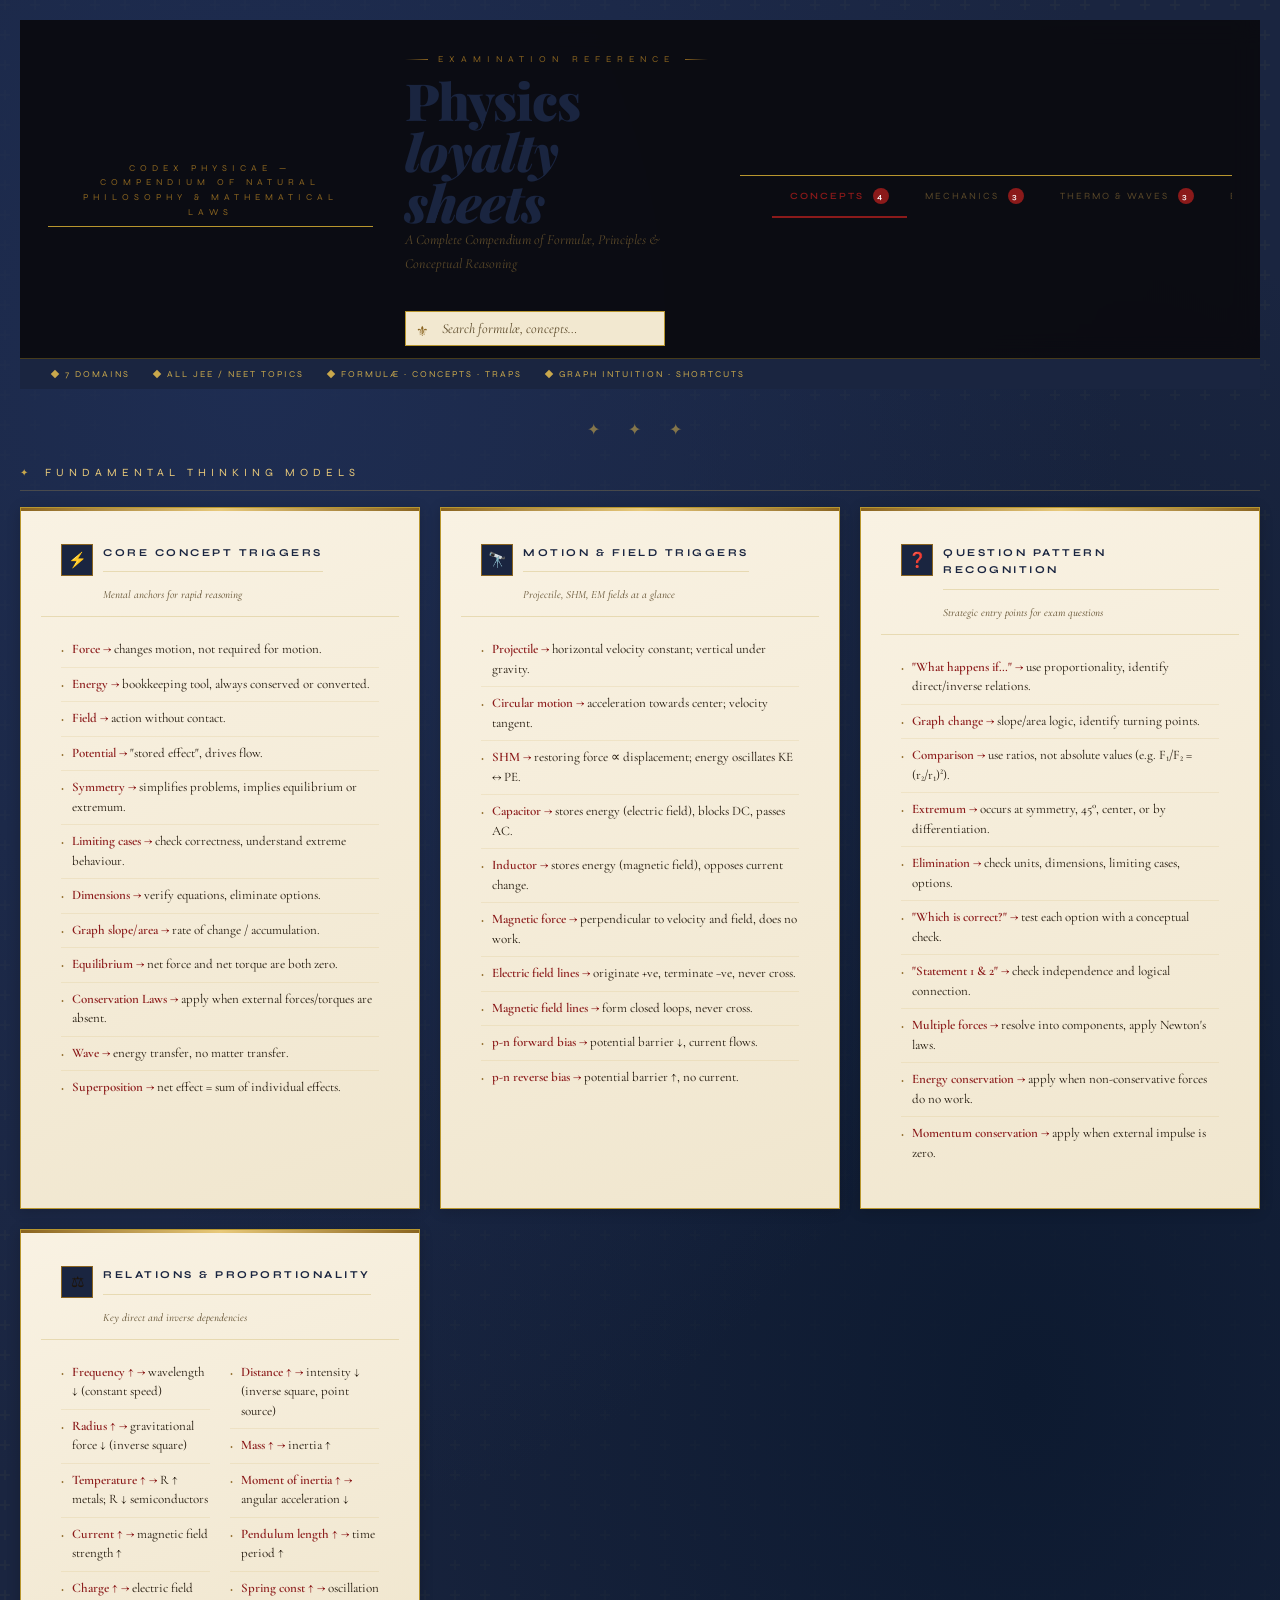
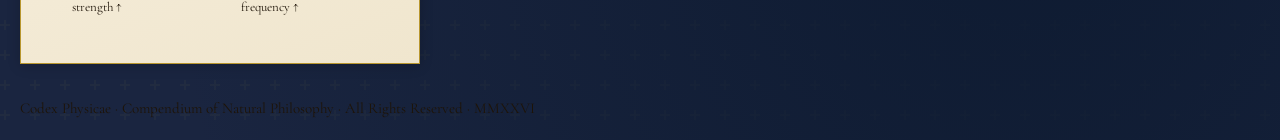
==== commit bc32a83e: "update css unification" ====
--- a/www/egyptian.html
+++ b/www/egyptian.html
@@ -1,526 +1,15 @@
 <!DOCTYPE html>
 <html lang="en">
 <head>
+<script src="cordova.js"></script>
+<script src="audio.js"></script>
+<meta charset="UTF-8">
+<link rel="stylesheet" href="theme.css">
+<script src="theme-loader.js"></script>
 <meta charset="UTF-8">
 <meta name="viewport" content="width=device-width, initial-scale=1.0">
-<title>Physics — Royal Cheatsheet</title>
-<link href="https://fonts.googleapis.com/css2?family=Playfair+Display:ital,wght@0,400;0,600;0,700;0,900;1,400;1,600&family=IM+Fell+English:ital@0;1&family=Cormorant+Garamond:ital,wght@0,300;0,400;0,500;0,600;1,300;1,400&family=Cinzel:wght@400;600;700;900&family=Cinzel+Decorative:wght@400;700&display=swap" rel="stylesheet">
-<style>
-  :root {
-    --ink: #0e0b07;
-    --parchment: #f5edd8;
-    --parchment-dark: #ede0c4;
-    --parchment-mid: #f0e6ce;
-    --gold: #c9a84c;
-    --gold-light: #e8c97a;
-    --gold-deep: #8a6420;
-    --crimson: #8b1a1a;
-    --crimson-light: #b32020;
-    --navy: #1a2540;
-    --navy-light: #243259;
-    --border-ornate: #b8962e;
-    --text-body: #1e1408;
-    --text-muted: #5c4a2a;
-    --text-accent: #8b1a1a;
-    --surface: #f9f2e3;
-    --surface-alt: #f2e8d0;
-    --shadow: rgba(10,7,2,0.18);
-  }
-
-  * { box-sizing: border-box; margin: 0; padding: 0; }
-
-  body {
-    background: var(--navy);
-    background-image:
-      radial-gradient(ellipse at 20% 20%, #1e2d52 0%, transparent 60%),
-      radial-gradient(ellipse at 80% 80%, #0d1a30 0%, transparent 60%),
-      url("data:image/svg+xml,%3Csvg width='60' height='60' viewBox='0 0 60 60' xmlns='http://www.w3.org/2000/svg'%3E%3Cg fill='none' fill-rule='evenodd'%3E%3Cg fill='%23c9a84c' fill-opacity='0.04'%3E%3Cpath d='M36 34v-4h-2v4h-4v2h4v4h2v-4h4v-2h-4zm0-30V0h-2v4h-4v2h4v4h2V6h4V4h-4zM6 34v-4H4v4H0v2h4v4h2v-4h4v-2H6zM6 4V0H4v4H0v2h4v4h2V6h4V4H6z'/%3E%3C/g%3E%3C/g%3E%3C/svg%3E");
-    min-height: 100vh;
-    font-family: 'Cormorant Garamond', serif;
-    color: var(--text-body);
-  }
-
-  /* ─── PAGE FRAME ─── */
-  .page-frame {
-    max-width: 1400px;
-    margin: 0 auto;
-    padding: 20px;
-  }
-
-  /* ─── HEADER ─── */
-  header {
-    background: var(--parchment);
-    background-image:
-      linear-gradient(180deg, #f9f2e3 0%, #ede0c4 100%);
-    border: 3px solid var(--gold);
-    box-shadow: 0 0 0 1px var(--gold-deep), 0 4px 32px var(--shadow), inset 0 1px 0 rgba(255,255,255,0.6);
-    padding: 0;
-    margin-bottom: 24px;
-    position: relative;
-    overflow: hidden;
-  }
-
-  header::before {
-    content: '';
-    position: absolute; inset: 6px;
-    border: 1px solid var(--gold-deep);
-    pointer-events: none;
-    opacity: 0.4;
-  }
-
-  .header-crest {
-    text-align: center;
-    padding: 10px 24px 6px;
-    border-bottom: 1px solid var(--border-ornate);
-    font-family: 'Cinzel', serif;
-    font-size: 9px;
-    letter-spacing: 5px;
-    color: var(--gold-deep);
-    text-transform: uppercase;
-  }
-
-  .header-main {
-    padding: 20px 32px 0;
-    display: flex;
-    align-items: flex-start;
-    justify-content: space-between;
-    gap: 20px;
-    flex-wrap: wrap;
-  }
-
-  .header-title-block { flex: 1; min-width: 260px; }
-
-  .header-label {
-    font-family: 'Cinzel', serif;
-    font-size: 9px;
-    letter-spacing: 6px;
-    color: var(--gold-deep);
-    text-transform: uppercase;
-    margin-bottom: 8px;
-    display: flex;
-    align-items: center;
-    gap: 10px;
-  }
-
-  .header-label::before,
-  .header-label::after {
-    content: '';
-    height: 1px;
-    flex: 1;
-    background: linear-gradient(to right, transparent, var(--gold-deep));
-  }
-  .header-label::after {
-    background: linear-gradient(to left, transparent, var(--gold-deep));
-  }
-
-  h1 {
-    font-family: 'Playfair Display', serif;
-    font-size: clamp(28px, 4vw, 52px);
-    font-weight: 900;
-    color: var(--navy);
-    letter-spacing: -1px;
-    line-height: 1;
-    margin-bottom: 4px;
-  }
-  h1 em {
-    color: var(--crimson);
-    font-style: italic;
-  }
-
-  .header-sub {
-    font-family: 'IM Fell English', serif;
-    font-style: italic;
-    font-size: 14px;
-    color: var(--text-muted);
-    margin-bottom: 16px;
-  }
-
-  /* ─── SEARCH ─── */
-  .search-area {
-    display: flex;
-    align-items: center;
-    gap: 10px;
-    flex-wrap: wrap;
-  }
-
-  .search-wrap {
-    position: relative;
-  }
-
-  .search-wrap input {
-    background: var(--surface-alt);
-    border: 1.5px solid var(--border-ornate);
-    color: var(--text-body);
-    font-family: 'Cormorant Garamond', serif;
-    font-size: 14px;
-    padding: 8px 14px 8px 36px;
-    width: 260px;
-    outline: none;
-    transition: border-color 0.2s, box-shadow 0.2s;
-  }
-
-  .search-wrap input:focus {
-    border-color: var(--crimson);
-    box-shadow: 0 0 0 3px rgba(139,26,26,0.1);
-  }
-
-  .search-wrap input::placeholder { color: var(--text-muted); font-style: italic; }
-
-  .search-icon {
-    position: absolute; left: 11px; top: 50%; transform: translateY(-50%);
-    color: var(--gold-deep); font-size: 14px; pointer-events: none;
-  }
-
-  /* ─── TABS ─── */
-  .tab-bar {
-    padding: 0 32px;
-    display: flex;
-    gap: 0;
-    overflow-x: auto;
-    scrollbar-width: none;
-    border-top: 1px solid var(--border-ornate);
-    margin-top: 16px;
-  }
-
-  .tab-bar::-webkit-scrollbar { display: none; }
-
-  .tab {
-    font-family: 'Cinzel', serif;
-    font-size: 9.5px;
-    letter-spacing: 2px;
-    text-transform: uppercase;
-    color: var(--text-muted);
-    padding: 12px 18px;
-    cursor: pointer;
-    border-bottom: 2px solid transparent;
-    white-space: nowrap;
-    transition: all 0.2s;
-    background: none;
-    border-left: none; border-right: none; border-top: none;
-    user-select: none;
-    position: relative;
-  }
-
-  .tab:hover { color: var(--navy); }
-
-  .tab.active {
-    color: var(--crimson);
-    border-bottom: 2px solid var(--crimson);
-  }
-
-  .tab-count {
-    display: inline-flex;
-    align-items: center; justify-content: center;
-    width: 16px; height: 16px;
-    background: var(--crimson);
-    color: #fff;
-    font-size: 8px;
-    border-radius: 50%;
-    margin-left: 5px;
-    font-family: 'Cormorant Garamond', serif;
-    font-weight: 600;
-  }
-
-  /* ─── STATS BAR ─── */
-  .stats-bar {
-    background: var(--navy);
-    padding: 8px 32px;
-    display: flex; gap: 24px; align-items: center; flex-wrap: wrap;
-    margin-bottom: 0;
-  }
-
-  .stat-item {
-    display: flex; align-items: center; gap: 7px;
-    font-family: 'Cinzel', serif;
-    font-size: 9px;
-    letter-spacing: 2px;
-    color: var(--gold);
-    text-transform: uppercase;
-  }
-
-  .stat-dot {
-    width: 6px; height: 6px;
-    background: var(--gold);
-    transform: rotate(45deg);
-    flex-shrink: 0;
-  }
-
-  /* ─── MAIN GRID ─── */
-  .main-content {
-    display: none;
-  }
-  .main-content.active { display: block; }
-
-  .section-heading {
-    font-family: 'Playfair Display', serif;
-    font-size: 11px;
-    letter-spacing: 5px;
-    text-transform: uppercase;
-    color: var(--gold-light);
-    margin-bottom: 16px;
-    padding-bottom: 8px;
-    border-bottom: 1px solid rgba(201,168,76,0.25);
-    display: flex; align-items: center; gap: 12px;
-  }
-
-  .section-heading::before {
-    content: '✦';
-    color: var(--gold);
-    font-size: 10px;
-  }
-
-  .cards-grid {
-    display: grid;
-    grid-template-columns: repeat(auto-fill, minmax(340px, 1fr));
-    gap: 20px;
-    margin-bottom: 32px;
-  }
-
-  /* ─── CARD ─── */
-  .card {
-    background: var(--parchment);
-    background-image: linear-gradient(160deg, #f9f2e3 0%, #f0e6ce 100%);
-    border: 1.5px solid var(--border-ornate);
-    box-shadow: 0 2px 12px var(--shadow), inset 0 1px 0 rgba(255,255,255,0.5);
-    position: relative;
-    overflow: hidden;
-    transition: transform 0.2s, box-shadow 0.2s;
-  }
-
-  .card:hover {
-    transform: translateY(-2px);
-    box-shadow: 0 8px 28px rgba(10,7,2,0.25);
-  }
-
-  .card::before {
-    content: '';
-    position: absolute;
-    top: 0; left: 0; right: 0;
-    height: 3px;
-    background: linear-gradient(90deg, var(--gold-deep), var(--gold-light), var(--gold-deep));
-  }
-
-  .card-corner {
-    position: absolute;
-    top: 6px; right: 6px;
-    width: 18px; height: 18px;
-    opacity: 0.3;
-  }
-  .card-corner::before, .card-corner::after {
-    content: '';
-    position: absolute;
-    background: var(--gold-deep);
-  }
-  .card-corner::before { top: 0; right: 0; width: 1px; height: 18px; }
-  .card-corner::after  { top: 0; right: 0; width: 18px; height: 1px; }
-
-  .card-header {
-    padding: 16px 20px 12px;
-    border-bottom: 1px solid rgba(184,150,46,0.25);
-    display: flex;
-    align-items: flex-start;
-    gap: 10px;
-  }
-
-  .card-icon {
-    width: 32px; height: 32px;
-    background: var(--navy);
-    display: flex; align-items: center; justify-content: center;
-    font-size: 15px;
-    flex-shrink: 0;
-    border: 1px solid var(--gold-deep);
-  }
-
-  .card-title {
-    font-family: 'Cinzel', serif;
-    font-size: 10.5px;
-    letter-spacing: 2.5px;
-    text-transform: uppercase;
-    color: var(--navy);
-    line-height: 1.3;
-  }
-
-  .card-subtitle {
-    font-family: 'IM Fell English', serif;
-    font-style: italic;
-    font-size: 11px;
-    color: var(--text-muted);
-    margin-top: 2px;
-  }
-
-  .card-body { padding: 16px 20px 18px; }
-
-  /* ─── ITEMS ─── */
-  .item {
-    padding: 7px 0;
-    border-bottom: 1px solid rgba(184,150,46,0.12);
-    font-size: 13px;
-    line-height: 1.5;
-    color: var(--text-body);
-    display: flex;
-    align-items: flex-start;
-    gap: 8px;
-  }
-
-  .item:last-child { border-bottom: none; }
-
-  .item-bullet {
-    color: var(--gold-deep);
-    font-size: 10px;
-    margin-top: 3px;
-    flex-shrink: 0;
-  }
-
-  .item-text { flex: 1; font-family: 'Cormorant Garamond', serif; }
-
-  .item-key {
-    font-family: 'Cormorant Garamond', serif;
-    font-weight: 600;
-    color: var(--crimson);
-  }
-
-  /* ─── FORMULA CARD ─── */
-  .formula-card {
-    background: var(--navy);
-    background-image: linear-gradient(160deg, #1a2540 0%, #0d1a30 100%);
-    border: 1.5px solid var(--gold-deep);
-    color: var(--parchment);
-    box-shadow: 0 4px 20px rgba(0,0,0,0.4), inset 0 1px 0 rgba(201,168,76,0.15);
-  }
-
-  .formula-card::before {
-    background: linear-gradient(90deg, var(--gold-deep), var(--gold), var(--gold-deep));
-  }
-
-  .formula-card .card-title { color: var(--gold-light); }
-  .formula-card .card-subtitle { color: rgba(240,230,200,0.5); }
-  .formula-card .card-header { border-bottom-color: rgba(201,168,76,0.2); }
-  .formula-card .item { border-bottom-color: rgba(201,168,76,0.1); color: var(--parchment); }
-  .formula-card .item-bullet { color: var(--gold); }
-  .formula-card .item-key { color: var(--gold-light); }
-  .formula-card .item-text { font-family: 'Cormorant Garamond', serif; }
-
-  .formula-eq {
-    font-family: 'Playfair Display', serif;
-    font-style: italic;
-    font-size: 14px;
-    color: var(--gold-light);
-    background: rgba(201,168,76,0.08);
-    border-left: 2px solid var(--gold);
-    padding: 3px 8px;
-    margin-left: 4px;
-  }
-
-  /* ─── TRAP CARD ─── */
-  .trap-card {
-    background: linear-gradient(160deg, #f9f0e8 0%, #f0e0d0 100%);
-    border-color: var(--crimson-light);
-  }
-  .trap-card::before {
-    background: linear-gradient(90deg, var(--crimson), #cc4444, var(--crimson));
-  }
-  .trap-card .card-title { color: var(--crimson); }
-  .trap-card .item-bullet { color: var(--crimson); }
-  .trap-card .item-key { color: var(--crimson); }
-
-  /* ─── WIDE CARD ─── */
-  .card-wide { grid-column: 1 / -1; }
-
-  /* ─── TWO COLUMN BODY ─── */
-  .two-col {
-    display: grid;
-    grid-template-columns: 1fr 1fr;
-    gap: 0 20px;
-  }
-
-  @media (max-width: 600px) {
-    .two-col { grid-template-columns: 1fr; }
-  }
-
-  /* ─── TAG CHIPS ─── */
-  .tag {
-    display: inline-block;
-    font-family: 'Cinzel', serif;
-    font-size: 8px;
-    letter-spacing: 1.5px;
-    text-transform: uppercase;
-    padding: 2px 7px;
-    border: 1px solid var(--border-ornate);
-    color: var(--text-muted);
-    margin-left: 6px;
-    vertical-align: middle;
-  }
-
-  .tag-crimson { border-color: var(--crimson); color: var(--crimson); }
-  .tag-navy { border-color: var(--navy); color: var(--navy); background: var(--parchment-dark); }
-
-  /* ─── DIVIDER ─── */
-  .ornate-divider {
-    text-align: center;
-    color: var(--gold);
-    font-size: 16px;
-    letter-spacing: 12px;
-    margin: 28px 0 20px;
-    opacity: 0.6;
-  }
-
-  /* ─── HIGHLIGHT BOX ─── */
-  .highlight-box {
-    background: rgba(138,100,32,0.06);
-    border: 1px solid rgba(184,150,46,0.3);
-    padding: 10px 14px;
-    margin: 10px 0 4px;
-    font-family: 'IM Fell English', serif;
-    font-style: italic;
-    font-size: 12.5px;
-    color: var(--text-muted);
-    border-left: 3px solid var(--gold);
-  }
-
-  .formula-card .highlight-box {
-    background: rgba(201,168,76,0.06);
-    border-color: rgba(201,168,76,0.2);
-    color: rgba(240,230,200,0.6);
-    border-left-color: var(--gold);
-  }
-
-  /* ─── SEARCH HIGHLIGHT ─── */
-  .search-match { background: rgba(139,26,26,0.18); border-radius: 2px; }
-
-  /* ─── FOOTER ─── */
-  footer {
-    text-align: center;
-    padding: 24px;
-    margin-top: 32px;
-    font-family: 'Cinzel', serif;
-    font-size: 9px;
-    letter-spacing: 4px;
-    color: rgba(201,168,76,0.4);
-    text-transform: uppercase;
-    border-top: 1px solid rgba(201,168,76,0.15);
-  }
-
-  /* ─── SCROLL ─── */
-  ::-webkit-scrollbar { width: 6px; height: 6px; }
-  ::-webkit-scrollbar-track { background: var(--navy); }
-  ::-webkit-scrollbar-thumb { background: var(--gold-deep); }
-
-  /* ─── ANIMATIONS ─── */
-  @keyframes fadeUp {
-    from { opacity: 0; transform: translateY(14px); }
-    to   { opacity: 1; transform: translateY(0); }
-  }
-
-  .card { animation: fadeUp 0.4s ease both; }
-  .card:nth-child(2) { animation-delay: 0.05s; }
-  .card:nth-child(3) { animation-delay: 0.10s; }
-  .card:nth-child(4) { animation-delay: 0.15s; }
-  .card:nth-child(5) { animation-delay: 0.20s; }
-  .card:nth-child(6) { animation-delay: 0.25s; }
-
-  /* ─── HIDDEN ─── */
-  .hidden { display: none !important; }
-</style>
+<title>Physics — Royal Commandments</title>
+
 </head>
 <body>
 
@@ -532,7 +21,7 @@
     <div class="header-main">
       <div class="header-title-block">
         <div class="header-label">Examination Reference</div>
-        <h1>Physics <em>Cheatsheet</em></h1>
+        <h1>Physics <em>loyalty sheets</em></h1>
         <div class="header-sub">A Complete Compendium of Formulæ, Principles & Conceptual Reasoning</div>
       </div>
       <div class="search-area">
--- a/www/theme.css
+++ b/www/theme.css
@@ -0,0 +1,1964 @@
+/* ═══════════════════════════════════════════════════════════════════
+   theme.css  —  StudyApp Primary Layout & Structure
+   ✦ Self-contained: all layout, boxes, boundaries, components work
+     WITHOUT any secondary file.
+   ✦ Secondary files layer on top:
+       palette-*.css  →  colour tokens
+       fonts-*.css    →  font imports & role assignments
+   ✦ Neutral fallbacks are set here for every colour/font token
+     so the app renders (greyscale, system fonts) if secondaries
+     are absent or fail to load.
+   ═══════════════════════════════════════════════════════════════════
+
+   LOAD ORDER  (in <head>):
+     <link rel="stylesheet" href="theme.css">
+     <link rel="stylesheet" href="palette-egyptian.css" id="palette-link">
+     <link rel="stylesheet" href="fonts-royal.css"      id="fonts-link">
+
+   ═══════════════════════════════════════════════════════════════════ */
+
+
+/* ───────────────────────────────────────────────────────────────────
+   § 0  NEUTRAL FALLBACK TOKENS
+   Defined here so every layout rule has a safe value even when no
+   palette or font secondary file is loaded.
+   palette-*.css overrides these in :root; fonts-*.css overrides
+   the font-family rules on elements.
+   ─────────────────────────────────────────────────────────────────── */
+:root {
+  /* colour neutrals */
+  --bg:             #111118;
+  --surface:        #f5f5f0;
+  --surface-alt:    #ebebE5;
+  --parchment:      #f5f0e8;
+  --parchment-dark: #e8e0cc;
+  --parchment-mid:  #ede5d0;
+  --gold:           #b89a3a;
+  --gold-light:     #d4b45a;
+  --gold-deep:      #7a5518;
+  --crimson:        #7a1818;
+  --crimson-light:  #a02020;
+  --navy:           #182038;
+  --navy-light:     #202c50;
+  --border-ornate:  #a08028;
+  --border:         rgba(160,128,40,0.35);
+  --shadow:         rgba(0,0,0,0.18);
+  --text-body:      #1a1208;
+  --text-muted:     #5a4828;
+  --text-accent:    #7a1818;
+  --text-on-dark:   #e8e0c8;
+  --ink:            #0e0b07;
+  --green:          #3a9a6a;
+  --red:            #881818;
+  --bg-page:        var(--bg);
+  --bg-header:      var(--parchment);
+  --bg-header-grad: linear-gradient(180deg, #f5f0e8 0%, #e8e0cc 100%);
+  --bg-card:        var(--parchment);
+  --bg-card-grad:   linear-gradient(160deg, #f5f0e8 0%, #ece4cc 100%);
+  --bg-card-dark:   linear-gradient(160deg, #182038 0%, #0c1828 100%);
+  --bg-trap:        linear-gradient(160deg, #f5ece4 0%, #ecdccc 100%);
+  --bg-dark-surface:rgba(255,255,255,0.05);
+  --bg-overlay:     rgba(8,8,14,0.92);
+
+  /* quiz type accents */
+  --close:  #6a5ae0;
+  --multi:  #d04848;
+  --trap:   #c09030;
+  --scale:  #3abcb4;
+  --frame:  #d07040;
+  --edge:   #9048d8;
+  --sign:   #48a4d8;
+
+  /* grade colours */
+  --grade-A: var(--green);
+  --grade-B: var(--gold);
+  --grade-C: var(--red);
+
+  /* font fallbacks — overridden by fonts-*.css */
+  --font-display:  Georgia, 'Times New Roman', serif;
+  --font-heading:  Georgia, 'Times New Roman', serif;
+  --font-body:     Georgia, 'Times New Roman', serif;
+  --font-body-alt: Georgia, 'Times New Roman', serif;
+  --font-ui:       system-ui, -apple-system, sans-serif;
+  --font-mono:     'Courier New', Courier, monospace;
+  --font-italic:   Georgia, 'Times New Roman', serif;
+}
+
+
+/* ───────────────────────────────────────────────────────────────────
+   § 1  RESET
+   ─────────────────────────────────────────────────────────────────── */
+*, *::before, *::after {
+  box-sizing: border-box;
+  margin: 0;
+  padding: 0;
+}
+
+sub, sup { font-size: 0.7em; line-height: 1; vertical-align: baseline; }
+sub { vertical-align: sub; }
+sup { vertical-align: super; }
+
+
+/* ───────────────────────────────────────────────────────────────────
+   § 2  BASE BODY
+   ─────────────────────────────────────────────────────────────────── */
+body {
+  background: var(--bg);
+  /* background-image applied by palette-*.css via --bg-body-image */
+  color: var(--text-body);
+  font-family: var(--font-body);
+  font-size: 15px;
+  font-weight: 400;
+  line-height: 1.65;
+  min-height: 100vh;
+  overflow-x: hidden;
+  -webkit-text-size-adjust: 100%;
+  -webkit-font-smoothing: subpixel-antialiased;
+  -moz-osx-font-smoothing: auto;
+  text-rendering: optimizeLegibility;
+  font-feature-settings: "kern" 1, "liga" 1, "calt" 1;
+}
+
+/* Hub-page scope (add class="hub-page" to <body> in index.html) */
+body.hub-page {
+  max-width: 480px;
+  margin: 0 auto;
+  padding: 0 0 80px;
+  font-size: 16px;
+}
+
+body.hub-page::before {
+  content: '';
+  position: fixed;
+  inset: 0;
+  z-index: 0;
+  background:
+    radial-gradient(ellipse 55% 35% at 15% 5%, rgba(201,168,76,0.07) 0%, transparent 65%),
+    radial-gradient(ellipse 45% 30% at 85% 90%, rgba(139,26,26,0.05) 0%, transparent 65%);
+  pointer-events: none;
+}
+
+
+/* ───────────────────────────────────────────────────────────────────
+   § 3  TYPOGRAPHIC SCALE
+   ─────────────────────────────────────────────────────────────────── */
+h1, h2, h3, h4, h5, h6 {
+  font-family: var(--font-display);
+  font-weight: 700;
+  letter-spacing: 0.01em;
+  color: var(--navy);
+  -webkit-font-smoothing: subpixel-antialiased;
+  text-rendering: optimizeLegibility;
+}
+h1 { font-size: clamp(28px, 4vw, 52px); font-weight: 900; letter-spacing: -0.02em; line-height: 1; }
+h2 { font-size: 1.6rem; letter-spacing: 0.01em; }
+h3 { font-size: 1.25rem; letter-spacing: 2px; text-transform: uppercase; }
+h4 { font-size: 1.05rem; letter-spacing: 1.5px; }
+
+
+/* ───────────────────────────────────────────────────────────────────
+   § 4  SCROLLBAR
+   ─────────────────────────────────────────────────────────────────── */
+::-webkit-scrollbar         { width: 6px; height: 6px; }
+::-webkit-scrollbar-track   { background: var(--navy); }
+::-webkit-scrollbar-thumb   { background: var(--gold-deep); }
+
+
+/* ───────────────────────────────────────────────────────────────────
+   § 5  UTILITY
+   ─────────────────────────────────────────────────────────────────── */
+.hidden               { display: none !important; }
+.text-accent          { color: var(--navy); }
+.text-muted           { color: var(--text-muted); }
+.text-green           { color: var(--green); }
+.text-gold            { color: var(--gold); }
+.text-red             { color: var(--crimson); }
+
+.fade-in {
+  opacity: 0;
+  transform: translateY(12px);
+  animation: fadeUp 0.4s ease forwards;
+}
+@keyframes fadeUp {
+  from { opacity: 0; transform: translateY(14px); }
+  to   { opacity: 1; transform: translateY(0); }
+}
+.fade-in:nth-child(1) { animation-delay: 0.05s; }
+.fade-in:nth-child(2) { animation-delay: 0.12s; }
+.fade-in:nth-child(3) { animation-delay: 0.19s; }
+.fade-in:nth-child(4) { animation-delay: 0.26s; }
+.fade-in:nth-child(5) { animation-delay: 0.33s; }
+
+/* card stagger (used by .card:nth-child) */
+.card { animation: fadeUp 0.4s ease both; }
+.card:nth-child(2) { animation-delay: 0.05s; }
+.card:nth-child(3) { animation-delay: 0.10s; }
+.card:nth-child(4) { animation-delay: 0.15s; }
+.card:nth-child(5) { animation-delay: 0.20s; }
+.card:nth-child(6) { animation-delay: 0.25s; }
+
+.search-match,
+.search-hl {
+  background: rgba(139,26,26,0.18);
+  border-radius: 2px;
+  color: var(--crimson);
+  padding: 0 2px;
+}
+
+.hl {
+  background: rgba(201,168,76,0.15);
+  padding: 2px 4px;
+  color: var(--text-body);
+  font-weight: 500;
+}
+
+
+/* ───────────────────────────────────────────────────────────────────
+   § 6  OVERLAY & MENU PANEL
+   ─────────────────────────────────────────────────────────────────── */
+.menu-overlay {
+  position: fixed;
+  inset: 0;
+  background: rgba(0,0,0,0.5);
+  backdrop-filter: blur(3px);
+  z-index: 998;
+  transition: opacity 0.2s;
+}
+.menu-overlay.hidden { display: none; }
+
+.menu-panel {
+  position: fixed;
+  top: 80px;
+  right: 18px;
+  width: 300px;
+  max-width: calc(100vw - 36px);
+  background: rgba(20,20,30,0.95);
+  backdrop-filter: blur(16px);
+  border: 1px solid rgba(184,150,46,0.35);
+  border-radius: 18px;
+  padding: 20px 18px;
+  z-index: 1000;
+  box-shadow: 0 20px 40px rgba(0,0,0,0.6);
+  color: var(--text-on-dark);
+  pointer-events: auto;
+}
+.menu-panel.hidden { display: none !important; }
+
+.panel-header {
+  font-family: var(--font-ui);
+  font-size: 16px;
+  font-weight: 700;
+  color: var(--gold-light);
+  margin-bottom: 18px;
+  letter-spacing: 0.1em;
+  border-bottom: 1px solid rgba(184,150,46,0.3);
+  padding-bottom: 10px;
+}
+
+.panel-section          { margin-bottom: 22px; }
+.panel-section label {
+  display: block;
+  font-family: var(--font-mono);
+  font-size: 11px;
+  color: var(--gold-light);
+  opacity: 0.8;
+  margin-bottom: 6px;
+}
+
+.uid-group              { display: flex; gap: 8px; }
+.uid-group input {
+  flex: 1;
+  background: rgba(255,255,255,0.06);
+  border: 1px solid rgba(184,150,46,0.3);
+  border-radius: 8px;
+  padding: 10px 12px;
+  color: #fff;
+  font-family: var(--font-mono);
+  font-size: 12px;
+  outline: none;
+}
+.uid-group input:focus  { border-color: var(--gold-light); }
+
+.uid-group button {
+  padding: 10px 14px;
+  background: rgba(184,150,46,0.12);
+  border: 1px solid rgba(184,150,46,0.4);
+  border-radius: 8px;
+  color: var(--gold-light);
+  font-family: var(--font-ui);
+  font-size: 11px;
+  font-weight: 700;
+  cursor: pointer;
+  transition: background 0.2s;
+}
+.uid-group button:hover { background: rgba(184,150,46,0.25); }
+
+.panel-section small {
+  display: block;
+  font-size: 10px;
+  color: #aaaac0;
+  margin-top: 6px;
+  line-height: 1.5;
+}
+
+.sync-actions           { display: flex; flex-direction: column; gap: 10px; }
+
+#sync-status-msg {
+  font-family: var(--font-mono);
+  font-size: 11px;
+  margin-top: 8px;
+  min-height: 18px;
+  color: var(--green);
+}
+
+/* Theme swatches (dashboard palette switcher) */
+.theme-swatches         { display: flex; gap: 8px; }
+.theme-swatch {
+  flex: 1;
+  padding: 8px 4px;
+  background: rgba(255,255,255,0.04);
+  border: 1px solid rgba(184,150,46,0.3);
+  border-radius: 8px;
+  color: var(--gold-light);
+  font-family: var(--font-ui);
+  font-size: 11px;
+  font-weight: 600;
+  cursor: pointer;
+  transition: all 0.2s;
+  text-align: center;
+}
+.theme-swatch:hover     { background: rgba(184,150,46,0.15); border-color: var(--gold-light); }
+.theme-swatch.active    { background: rgba(184,150,46,0.22); border-color: var(--gold-light); color: #fff; }
+
+
+/* ───────────────────────────────────────────────────────────────────
+   § 7  SHARED BUTTONS
+   ─────────────────────────────────────────────────────────────────── */
+.icon-btn {
+  background: rgba(184,150,46,0.12);
+  border: 1.5px solid var(--gold-light);
+  border-radius: 10px;
+  padding: 8px 12px;
+  font-size: 22px;
+  line-height: 1;
+  color: var(--gold-light);
+  cursor: pointer;
+  box-shadow: 0 0 0 1px rgba(184,150,46,0.15);
+  transition: all 0.2s ease;
+}
+.icon-btn:hover         { background: rgba(184,150,46,0.2); border-color: var(--gold-light); }
+
+.btn-primary,
+.btn-secondary {
+  padding: 12px 10px;
+  border-radius: 10px;
+  font-family: var(--font-ui);
+  font-size: 12px;
+  font-weight: 700;
+  letter-spacing: 0.08em;
+  cursor: pointer;
+  border: none;
+  transition: all 0.2s;
+}
+.btn-primary            { background: var(--gold-light); color: #0a0a0f; }
+.btn-primary:hover      { background: var(--gold); }
+.btn-secondary          { background: transparent; border: 1px solid rgba(184,150,46,0.5); color: var(--gold-light); }
+.btn-secondary:hover    { border-color: var(--gold-light); background: rgba(184,150,46,0.1); }
+
+.btn-google {
+  width: 100%;
+  padding: 12px 10px;
+  background: #ffffff;
+  border: 1px solid rgba(184,150,46,0.3);
+  border-radius: 10px;
+  color: #1a1a1a;
+  font-family: var(--font-ui);
+  font-size: 12px;
+  font-weight: 600;
+  cursor: pointer;
+  transition: background 0.2s, box-shadow 0.2s;
+}
+.btn-google:hover       { background: #f5f5f5; box-shadow: 0 2px 8px rgba(0,0,0,0.1); }
+
+/* Quiz-engine action buttons */
+.btn-load,
+.btn-submit-all {
+  font-family: var(--font-ui);
+  font-size: 13px;
+  font-weight: 700;
+  letter-spacing: 0.1em;
+  text-transform: uppercase;
+  padding: 14px 40px;
+  border-radius: 8px;
+  border: none;
+  background: var(--gold-deep);
+  color: #fff;
+  cursor: pointer;
+  transition: opacity 0.15s;
+  box-shadow: 0 4px 24px rgba(138,100,32,0.4);
+  display: block;
+  width: 100%;
+}
+.btn-load:hover,
+.btn-submit-all:hover   { opacity: 0.88; }
+.btn-load:disabled      { opacity: 0.35; cursor: default; }
+
+.btn-check {
+  font-family: var(--font-ui);
+  font-size: 11px;
+  font-weight: 700;
+  letter-spacing: 0.1em;
+  text-transform: uppercase;
+  padding: 7px 18px;
+  border-radius: 5px;
+  border: 1px solid var(--gold-light);
+  background: transparent;
+  color: var(--gold-light);
+  cursor: pointer;
+  transition: all 0.15s;
+}
+.btn-check:hover        { background: var(--gold-deep); color: #fff; border-color: var(--gold-deep); }
+.btn-check:disabled     { opacity: 0.3; cursor: default; }
+
+.btn-restart {
+  border: none;
+  background: var(--gold-deep);
+  color: #fff;
+}
+.btn-new {
+  border: 1px solid var(--border);
+  background: transparent;
+  color: var(--gold-light);
+}
+.btn-restart,
+.btn-new {
+  font-family: var(--font-ui);
+  font-size: 12px;
+  font-weight: 700;
+  letter-spacing: 0.1em;
+  text-transform: uppercase;
+  padding: 10px 28px;
+  border-radius: 6px;
+  cursor: pointer;
+  transition: opacity 0.15s;
+}
+.btn-restart:hover      { opacity: 0.85; }
+.btn-new:hover          { border-color: var(--gold-light); color: #fff; }
+
+.btn-clear-hist {
+  font-family: var(--font-ui);
+  font-size: 10px;
+  font-weight: 700;
+  letter-spacing: 0.12em;
+  text-transform: uppercase;
+  padding: 5px 12px;
+  border-radius: 4px;
+  border: 1px solid var(--border);
+  background: transparent;
+  color: var(--gold-light);
+  cursor: pointer;
+  transition: all 0.15s;
+  margin-top: 16px;
+}
+.btn-clear-hist:hover   { border-color: var(--red); color: var(--red); }
+
+.back-link {
+  font-family: var(--font-ui);
+  font-size: 11px;
+  font-weight: 600;
+  letter-spacing: 0.1em;
+  text-transform: uppercase;
+  color: var(--gold-light);
+  text-decoration: none;
+  transition: color 0.15s;
+}
+.back-link:hover        { color: #fff; }
+
+.btn-export {
+  width: 100%;
+  padding: 12px;
+  background: transparent;
+  border: 1px solid rgba(184,150,46,0.3);
+  border-radius: 8px;
+  color: var(--gold-light);
+  opacity: 0.65;
+  font-family: var(--font-ui);
+  font-size: 10px;
+  font-weight: 700;
+  letter-spacing: 0.12em;
+  text-transform: uppercase;
+  cursor: pointer;
+  line-height: 1;
+  transition: border-color 0.2s, color 0.2s, opacity 0.2s;
+}
+.btn-export:hover       { border-color: var(--gold-light); color: var(--gold-light); opacity: 1; }
+
+
+/* ───────────────────────────────────────────────────────────────────
+   § 8  SHARED HEADER  (sticky, glass — used by phiross & factory)
+   ─────────────────────────────────────────────────────────────────── */
+header {
+  position: sticky;
+  top: 0;
+  z-index: 100;
+  background: var(--bg-overlay);
+  backdrop-filter: blur(12px);
+  -webkit-backdrop-filter: blur(12px);
+  border-bottom: 1px solid var(--border);
+  display: flex;
+  align-items: center;
+  justify-content: space-between;
+  padding: 12px 28px;
+}
+
+/* Logo */
+.logo {
+  font-family: var(--font-ui);
+  font-weight: 800;
+  font-size: 14px;
+  letter-spacing: 0.12em;
+  text-transform: uppercase;
+  color: var(--gold-light);
+  cursor: pointer;
+}
+.logo span              { color: var(--gold-deep); }
+
+/* HUD (timer + progress) */
+.hud {
+  display: flex;
+  gap: 20px;
+  align-items: center;
+  font-family: var(--font-mono);
+  font-size: 12px;
+  color: var(--gold-light);
+}
+.hud-stat               { display: flex; flex-direction: column; align-items: center; gap: 2px; }
+.hud-val                { font-size: 18px; font-weight: 500; color: #fff; }
+#timer-val              { color: var(--gold-light); }
+.progress-bar {
+  width: 160px;
+  height: 4px;
+  background: rgba(184,150,46,0.3);
+  border-radius: 2px;
+  overflow: hidden;
+}
+.progress-fill {
+  height: 100%;
+  background: var(--gold-light);
+  transition: width 0.3s ease;
+  border-radius: 2px;
+}
+
+
+/* ───────────────────────────────────────────────────────────────────
+   § 9  HUB PAGE HEADER  (index.html — parchment ornate frame)
+   Applied when header has class .hub-header OR inside .chem-compendium
+   ─────────────────────────────────────────────────────────────────── */
+header.hub-header,
+.chem-compendium header {
+  display: block !important;
+  position: relative !important;
+  top: auto !important;
+  z-index: auto !important;
+  background: var(--bg-header);
+  background-image: var(--bg-header-grad);
+  border: 3px solid var(--gold);
+  border-top: none;
+  box-shadow:
+    0 0 0 1px var(--gold-deep),
+    0 4px 32px var(--shadow),
+    inset 0 1px 0 rgba(255,255,255,0.6);
+  padding: 0;
+  overflow: hidden;
+  backdrop-filter: none !important;
+  -webkit-backdrop-filter: none !important;
+}
+
+header.hub-header::before,
+.chem-compendium header::before {
+  content: '';
+  position: absolute;
+  inset: 6px;
+  border: 1px solid var(--gold-deep);
+  pointer-events: none;
+  opacity: 0.4;
+  display: block !important;
+}
+
+/* Hub header inner layout */
+.hub-header .header-left   { flex: 1; }
+
+.hub-header                { display: flex; align-items: flex-start; justify-content: space-between; padding: 28px 18px 20px; position: relative; }
+.hub-header.chem-header    { display: block; padding: 0; } /* let chem-compendium override */
+
+/* Crest / label row (Egyptian compendium) */
+.header-crest {
+  text-align: center;
+  padding: 10px 24px 6px;
+  border-bottom: 1px solid var(--border-ornate);
+  font-family: var(--font-ui);
+  font-size: 9px;
+  letter-spacing: 5px;
+  color: var(--gold-deep);
+  text-transform: uppercase;
+}
+
+.header-main {
+  padding: 20px 32px 0;
+  display: flex;
+  align-items: flex-start;
+  justify-content: space-between;
+  gap: 20px;
+  flex-wrap: wrap;
+}
+
+.header-title-block        { flex: 1; min-width: 260px; }
+
+.header-label {
+  font-family: var(--font-ui);
+  font-size: 9px;
+  letter-spacing: 6px;
+  color: var(--gold-deep);
+  text-transform: uppercase;
+  margin-bottom: 8px;
+  display: flex;
+  align-items: center;
+  gap: 10px;
+}
+.header-label::before,
+.header-label::after        { content: ''; height: 1px; flex: 1; background: linear-gradient(to right, transparent, var(--gold-deep)); }
+.header-label::after        { background: linear-gradient(to left, transparent, var(--gold-deep)); }
+
+.header-sub {
+  font-family: var(--font-italic);
+  font-style: italic;
+  font-size: 14px;
+  color: var(--text-muted);
+  margin-bottom: 16px;
+}
+
+/* Hub title block */
+.hub-title {
+  font-family: var(--font-ui);
+  font-size: 22px;
+  font-weight: 550;
+  letter-spacing: -0.02em;
+  line-height: 1.2;
+  color: var(--text-on-dark);
+}
+.hub-title .accent          { color: var(--gold-light); }
+.hub-date {
+  font-family: var(--font-mono);
+  font-size: 10px;
+  color: var(--navy-light);
+  opacity: 0.65;
+  margin-top: 5px;
+  line-height: 1.4;
+}
+
+#music-toggle {
+  background: transparent;
+  border: 1px solid rgba(184,150,46,0.3);
+  border-radius: 8px;
+  padding: 7px 13px;
+  font-size: 15px;
+  cursor: pointer;
+  flex-shrink: 0;
+  margin-top: 2px;
+  margin-left: 12px;
+  transition: color 0.2s, border-color 0.2s, background 0.2s;
+  color: var(--gold-light);
+  opacity: 0.55;
+  line-height: 1;
+}
+#music-toggle.on {
+  color: var(--gold-light);
+  border-color: var(--gold-light);
+  background: rgba(184,150,46,0.1);
+  opacity: 1;
+}
+
+
+/* ───────────────────────────────────────────────────────────────────
+   § 10  SEARCH BAR
+   ─────────────────────────────────────────────────────────────────── */
+.search-area {
+  display: flex;
+  align-items: center;
+  gap: 10px;
+  flex-wrap: wrap;
+}
+
+.search-wrap               { position: relative; width: 260px; }
+.search-wrap input {
+  width: 100%;
+  background: var(--surface-alt);
+  border: 1.5px solid var(--border-ornate);
+  color: var(--text-body);
+  font-family: var(--font-body);
+  font-size: 14px;
+  padding: 8px 14px 8px 36px;
+  outline: none;
+  transition: border-color 0.2s, box-shadow 0.2s;
+}
+.search-wrap input:focus   { border-color: var(--crimson); box-shadow: 0 0 0 3px rgba(139,26,26,0.1); }
+.search-wrap input::placeholder { color: var(--text-muted); font-style: italic; }
+
+.search-icon,
+.search-wrap svg {
+  position: absolute;
+  left: 11px;
+  top: 50%;
+  transform: translateY(-50%);
+  color: var(--gold-deep);
+  stroke: var(--gold-deep);
+  font-size: 14px;
+  width: 16px;
+  height: 16px;
+  pointer-events: none;
+}
+
+
+/* ───────────────────────────────────────────────────────────────────
+   § 11  TAB BAR
+   ─────────────────────────────────────────────────────────────────── */
+.tab-bar,
+.chem-compendium nav.tabs {
+  display: flex;
+  gap: 0;
+  overflow-x: auto;
+  scrollbar-width: none;
+  padding: 0 32px;
+  border-top: 1px solid var(--border-ornate);
+  margin-top: 16px;
+}
+.tab-bar::-webkit-scrollbar,
+.chem-compendium nav.tabs::-webkit-scrollbar { display: none; }
+
+.tab,
+.tab-btn {
+  font-family: var(--font-ui);
+  font-size: 9.5px;
+  letter-spacing: 2px;
+  text-transform: uppercase;
+  color: var(--text-muted);
+  padding: 12px 18px;
+  cursor: pointer;
+  border: none;
+  border-bottom: 2px solid transparent;
+  background: none;
+  white-space: nowrap;
+  transition: all 0.2s;
+  user-select: none;
+}
+.tab:hover,
+.tab-btn:hover              { color: var(--navy); }
+.tab.active,
+.tab-btn.active             { color: var(--crimson); border-bottom: 2px solid var(--crimson); font-weight: 600; }
+
+.tab-count {
+  display: inline-flex;
+  align-items: center;
+  justify-content: center;
+  width: 16px;
+  height: 16px;
+  background: var(--crimson);
+  color: #fff;
+  font-size: 8px;
+  border-radius: 50%;
+  margin-left: 5px;
+  font-weight: 600;
+}
+
+
+/* ───────────────────────────────────────────────────────────────────
+   § 12  STATS BAR  (Egyptian compendium header)
+   ─────────────────────────────────────────────────────────────────── */
+.stats-bar {
+  background: var(--navy);
+  padding: 8px 32px;
+  display: flex;
+  gap: 24px;
+  align-items: center;
+  flex-wrap: wrap;
+}
+.stat-item {
+  display: flex;
+  align-items: center;
+  gap: 7px;
+  font-family: var(--font-ui);
+  font-size: 9px;
+  letter-spacing: 2px;
+  color: var(--gold);
+  text-transform: uppercase;
+}
+.stat-dot {
+  width: 6px;
+  height: 6px;
+  background: var(--gold);
+  transform: rotate(45deg);
+  flex-shrink: 0;
+}
+
+
+/* ───────────────────────────────────────────────────────────────────
+   § 13  PAGE FRAME & MAIN LAYOUT
+   ─────────────────────────────────────────────────────────────────── */
+.page-frame {
+  max-width: 1400px;
+  margin: 0 auto;
+  padding: 20px;
+}
+
+.page { position: relative; z-index: 1; padding: 0 18px; }
+
+/* Tabbed content sections */
+.main-content          { display: none; }
+.main-content.active   { display: block; }
+
+/* Screen system (factory) */
+.screen                { display: none; }
+.screen.active         { display: block; }
+
+/* Quiz screen main */
+#quiz-screen main {
+  max-width: 860px;
+  margin: 0 auto;
+  padding: 32px 24px 80px;
+}
+
+/* Generic main */
+main {
+  max-width: 860px;
+  margin: 0 auto;
+  padding: 32px 24px 80px;
+}
+
+/* Section wrapper */
+.section               { margin-bottom: 32px; }
+
+/* ───────────────────────────────────────────────────────────────────
+   § 14  GRID & CARDS  (Egyptian compendium)
+   ─────────────────────────────────────────────────────────────────── */
+.grid,
+.cards-grid {
+  display: grid;
+  grid-template-columns: repeat(auto-fill, minmax(340px, 1fr));
+  gap: 20px;
+  margin-bottom: 32px;
+}
+.grid-3                { grid-template-columns: repeat(auto-fill, minmax(280px, 1fr)); }
+.card-wide             { grid-column: 1 / -1; }
+.two-col {
+  display: grid;
+  grid-template-columns: 1fr 1fr;
+  gap: 0 20px;
+}
+
+.card {
+  background: var(--bg-card);
+  background-image: var(--bg-card-grad);
+  border: 1.5px solid var(--border-ornate);
+  box-shadow: 0 2px 12px var(--shadow), inset 0 1px 0 rgba(255,255,255,0.5);
+  position: relative;
+  overflow: hidden;
+  padding: 20px;
+  transition: transform 0.2s, box-shadow 0.2s;
+}
+.card:hover             { transform: translateY(-2px); box-shadow: 0 8px 28px rgba(10,7,2,0.25); }
+.card::before {
+  content: '';
+  position: absolute;
+  top: 0; left: 0; right: 0;
+  height: 3px;
+  background: linear-gradient(90deg, var(--gold-deep), var(--gold-light), var(--gold-deep));
+}
+
+/* Corner ornament */
+.card-corner            { position: absolute; top: 6px; right: 6px; width: 18px; height: 18px; opacity: 0.3; }
+.card-corner::before,
+.card-corner::after     { content: ''; position: absolute; background: var(--gold-deep); }
+.card-corner::before    { top: 0; right: 0; width: 1px; height: 18px; }
+.card-corner::after     { top: 0; right: 0; width: 18px; height: 1px; }
+
+.card-header {
+  padding: 16px 20px 12px;
+  border-bottom: 1px solid rgba(184,150,46,0.25);
+  display: flex;
+  align-items: flex-start;
+  gap: 10px;
+}
+.card-icon {
+  width: 32px;
+  height: 32px;
+  background: var(--navy);
+  display: flex;
+  align-items: center;
+  justify-content: center;
+  font-size: 15px;
+  flex-shrink: 0;
+  border: 1px solid var(--gold-deep);
+}
+.card-title {
+  font-family: var(--font-ui);
+  font-size: 10.5px;
+  letter-spacing: 2.5px;
+  text-transform: uppercase;
+  color: var(--navy);
+  margin-bottom: 14px;
+  display: flex;
+  align-items: center;
+  gap: 10px;
+  border-bottom: 1px solid rgba(184,150,46,0.25);
+  padding-bottom: 10px;
+  font-weight: 700;
+}
+.card-subtitle {
+  font-family: var(--font-italic);
+  font-style: italic;
+  font-size: 11px;
+  color: var(--text-muted);
+  margin-top: 2px;
+}
+.card-body              { padding: 16px 20px 18px; }
+
+/* Formula card (dark) */
+.formula-card {
+  background: var(--navy);
+  background-image: var(--bg-card-dark);
+  border: 1.5px solid var(--gold-deep);
+  color: var(--parchment);
+  box-shadow: 0 4px 20px rgba(0,0,0,0.4), inset 0 1px 0 rgba(201,168,76,0.15);
+}
+.formula-card::before   { background: linear-gradient(90deg, var(--gold-deep), var(--gold), var(--gold-deep)); }
+.formula-card .card-title    { color: var(--gold-light); }
+.formula-card .card-subtitle { color: rgba(240,230,200,0.5); }
+.formula-card .card-header   { border-bottom-color: rgba(201,168,76,0.2); }
+
+/* Trap card (light warm red) */
+.trap-card {
+  background: var(--bg-trap);
+  border: 1.5px solid var(--crimson-light);
+  border-left: 5px solid var(--crimson);
+  padding: 16px 18px;
+  margin-bottom: 16px;
+  box-shadow: 0 2px 8px var(--shadow);
+}
+.trap-card::before      { background: linear-gradient(90deg, var(--crimson), #cc4444, var(--crimson)); }
+.trap-card .card-title,
+.trap-card .trap-title  { color: var(--crimson); }
+.trap-card .trap-title {
+  font-family: var(--font-ui);
+  font-size: 10px;
+  letter-spacing: 2.5px;
+  text-transform: uppercase;
+  margin-bottom: 8px;
+  font-weight: 700;
+}
+.trap-card p            { font-size: 15px; color: var(--text-body); line-height: 1.65; }
+
+
+/* ───────────────────────────────────────────────────────────────────
+   § 15  CARD ITEM ROWS
+   ─────────────────────────────────────────────────────────────────── */
+.item {
+  padding: 7px 0;
+  border-bottom: 1px solid rgba(184,150,46,0.12);
+  font-size: 13px;
+  line-height: 1.5;
+  color: var(--text-body);
+  display: flex;
+  align-items: flex-start;
+  gap: 8px;
+}
+.item:last-child        { border-bottom: none; }
+.item-bullet            { color: var(--gold-deep); font-size: 10px; margin-top: 3px; flex-shrink: 0; }
+.item-text              { flex: 1; font-family: var(--font-body); }
+.item-key               { font-family: var(--font-body); font-weight: 600; color: var(--crimson); }
+
+/* formula-card item overrides */
+.formula-card .item          { border-bottom-color: rgba(201,168,76,0.1); color: var(--parchment); }
+.formula-card .item-bullet   { color: var(--gold); }
+.formula-card .item-key      { color: var(--gold-light); }
+
+/* trap-card item overrides */
+.trap-card .item-bullet,
+.trap-card .item-key         { color: var(--crimson); }
+
+/* Card lists */
+.card ul                { list-style: none; }
+.card ul li {
+  font-size: 15px;
+  line-height: 1.75;
+  color: var(--text-body);
+  padding: 6px 0;
+  border-bottom: 1px solid rgba(184,150,46,0.12);
+  display: flex;
+  gap: 10px;
+}
+.card ul li:last-child  { border-bottom: none; }
+.card ul li::before     { content: '◆'; color: var(--gold-deep); font-size: 10px; flex-shrink: 0; margin-top: 3px; }
+
+
+/* ───────────────────────────────────────────────────────────────────
+   § 16  SECTION / ORNATE HEADINGS
+   ─────────────────────────────────────────────────────────────────── */
+.section-heading,
+.sec-heading,
+.chem-compendium .sec-heading {
+  font-family: var(--font-ui);
+  font-size: 11px;
+  letter-spacing: 5px;
+  text-transform: uppercase;
+  color: var(--gold-light);
+  margin: 20px 0 16px;
+  padding-bottom: 8px;
+  border-bottom: 1px solid rgba(201,168,76,0.25);
+  display: flex;
+  align-items: center;
+  gap: 12px;
+}
+.section-heading::before,
+.sec-heading::before     { content: '✦'; color: var(--gold); font-size: 10px; }
+.sec-heading::after,
+.chem-compendium .sec-heading::after {
+  content: '';
+  flex: 1;
+  height: 1px;
+  background: linear-gradient(to right, var(--border-ornate), transparent);
+}
+
+.ornate-divider {
+  text-align: center;
+  color: var(--gold);
+  font-size: 16px;
+  letter-spacing: 12px;
+  margin: 28px 0 20px;
+  opacity: 0.6;
+}
+
+.section-label {
+  font-family: var(--font-ui);
+  font-size: 9px;
+  font-weight: 700;
+  letter-spacing: 0.2em;
+  text-transform: uppercase;
+  color: var(--gold-light);
+  opacity: 0.7;
+  margin-bottom: 12px;
+  margin-top: 10px;
+  display: flex;
+  align-items: center;
+  gap: 10px;
+  line-height: 1;
+}
+.section-label::after   { content: ''; flex: 1; height: 1px; background: rgba(184,150,46,0.25); }
+
+
+/* ───────────────────────────────────────────────────────────────────
+   § 17  HIGHLIGHT BOX, FORMULA EQ, TAGS, DOTS
+   ─────────────────────────────────────────────────────────────────── */
+.highlight-box {
+  background: rgba(138,100,32,0.06);
+  border: 1px solid rgba(184,150,46,0.3);
+  border-left: 3px solid var(--gold);
+  padding: 10px 14px;
+  margin: 10px 0 4px;
+  font-family: var(--font-italic);
+  font-style: italic;
+  font-size: 12.5px;
+  color: var(--text-muted);
+}
+.formula-card .highlight-box {
+  background: rgba(201,168,76,0.06);
+  border-color: rgba(201,168,76,0.2);
+  border-left-color: var(--gold);
+  color: rgba(240,230,200,0.6);
+}
+
+.formula-eq {
+  font-family: var(--font-display);
+  font-style: italic;
+  font-size: 14px;
+  color: var(--gold-light);
+  background: rgba(201,168,76,0.08);
+  border-left: 2px solid var(--gold);
+  padding: 3px 8px;
+  margin-left: 4px;
+}
+
+/* Formula inline tag */
+.f {
+  font-family: var(--font-display);
+  font-style: italic;
+  font-size: 14px;
+  background: rgba(138,100,32,0.08);
+  color: var(--navy);
+  padding: 3px 8px;
+  border-left: 2px solid var(--gold);
+  white-space: nowrap;
+  font-weight: 500;
+}
+
+/* Tags */
+.tag {
+  display: inline-block;
+  font-family: var(--font-ui);
+  font-size: 8px;
+  letter-spacing: 1.5px;
+  text-transform: uppercase;
+  padding: 2px 7px;
+  border: 1px solid var(--border-ornate);
+  color: var(--text-muted);
+  margin-left: 6px;
+  vertical-align: middle;
+  background: transparent;
+}
+.tag-crimson,
+.tag-r               { border-color: var(--crimson); color: var(--crimson); }
+.tag-navy,
+.tag-b               { border-color: var(--navy); color: var(--navy); background: var(--parchment-dark); }
+.tag-y               { border-color: var(--gold); color: var(--gold-deep); background: rgba(201,168,76,0.08); }
+.tag-p               { border-color: var(--gold-deep); color: var(--gold-deep); }
+
+/* Colour dots */
+.dot                 { width: 7px; height: 7px; flex-shrink: 0; transform: rotate(45deg); }
+.dot-y               { background: var(--gold); }
+.dot-b               { background: var(--navy); }
+.dot-r               { background: var(--crimson); }
+.dot-p               { background: var(--gold-deep); }
+
+
+/* ───────────────────────────────────────────────────────────────────
+   § 18  CHEMISTRY COMPENDIUM — scoped overrides
+   ─────────────────────────────────────────────────────────────────── */
+.chem-compendium header {
+  margin: 20px 20px 24px;
+}
+.chem-compendium .header-top {
+  display: flex;
+  align-items: center;
+  justify-content: space-between;
+  padding: 20px 32px 0;
+  margin-bottom: 8px;
+  flex-wrap: wrap;
+  gap: 12px;
+}
+.chem-compendium .logo {
+  font-family: var(--font-ui);
+  font-size: 9px;
+  letter-spacing: 5px;
+  text-transform: uppercase;
+  color: var(--gold-deep);
+  display: flex;
+  align-items: center;
+  gap: 10px;
+  background: none;
+  border: none;
+  cursor: default;
+}
+.chem-compendium .logo::before {
+  content: '✦';
+  color: var(--gold);
+  font-size: 12px;
+  position: static;
+  width: auto; height: auto;
+  background: none;
+  animation: none;
+}
+.chem-compendium h1 {
+  font-family: var(--font-display) !important;
+  font-size: clamp(28px, 4vw, 52px) !important;
+  font-weight: 900 !important;
+  color: var(--navy) !important;
+  letter-spacing: -1px !important;
+  line-height: 1 !important;
+  text-transform: none !important;
+  margin-bottom: 4px;
+}
+.chem-compendium h1 span { color: var(--crimson) !important; font-style: italic; }
+
+.chem-compendium .section {
+  display: none;
+  animation: fadeUp 0.3s ease;
+}
+.chem-compendium .section.active { display: block; }
+
+/* Inline progress (compendium) */
+.chem-compendium .progress-bar {
+  height: 2px;
+  background: linear-gradient(90deg, var(--gold-deep), var(--gold), var(--gold-deep));
+  width: 100%;
+  margin: 16px 0;
+  border-radius: 0;
+}
+
+/* Special character rules */
+.chem, .formula, .equation,
+[class*="chem"], [class*="formula"] {
+  font-family: var(--font-body);
+  font-style: normal;
+  letter-spacing: normal;
+  word-break: break-word;
+  white-space: normal;
+}
+.arrow, .rxn-arrow {
+  font-family: var(--font-italic);
+  font-size: 1.1em;
+  color: var(--gold-deep);
+  margin: 0 0.15em;
+}
+.math {
+  font-family: var(--font-mono);
+  font-size: 14px;
+  color: #b8d8f0;
+  background: rgba(255,255,255,0.07);
+  padding: 1px 6px;
+  border-radius: 3px;
+}
+
+
+/* ───────────────────────────────────────────────────────────────────
+   § 19  REACTION TABLE, NAMED REACTIONS, MECHANISM BADGES, FLOW
+   ─────────────────────────────────────────────────────────────────── */
+.rxn-table              { width: 100%; border-collapse: collapse; font-size: 14.5px; color: var(--text-body); }
+.rxn-table th {
+  font-family: var(--font-ui);
+  font-size: 9.5px;
+  letter-spacing: 2px;
+  text-transform: uppercase;
+  color: var(--navy);
+  padding: 10px 8px;
+  text-align: left;
+  border-bottom: 2px solid var(--gold-deep);
+}
+.rxn-table td           { padding: 9px 8px; border-bottom: 1px solid rgba(184,150,46,0.15); }
+.rxn-table tr:hover td  { background: rgba(201,168,76,0.05); }
+.rxn-table .reagent     { font-family: var(--font-italic); color: var(--crimson); font-weight: 600; }
+
+.named-rxn {
+  padding: 14px 16px;
+  border: 1.5px solid var(--border-ornate);
+  border-left: 4px solid var(--navy);
+  background: var(--bg-card-grad);
+  margin-bottom: 16px;
+  box-shadow: 0 2px 8px var(--shadow), inset 0 1px 0 rgba(255,255,255,0.5);
+}
+.named-rxn .rxn-name {
+  font-family: var(--font-ui);
+  font-size: 11px;
+  color: var(--navy);
+  font-weight: 700;
+  margin-bottom: 6px;
+  text-transform: uppercase;
+  letter-spacing: 1.5px;
+}
+.named-rxn p            { font-size: 15px; color: var(--text-body); line-height: 1.65; }
+.named-rxn .arrow       { color: var(--gold-deep); }
+
+.mech {
+  display: inline-block;
+  font-family: var(--font-ui);
+  font-size: 9px;
+  font-weight: 700;
+  padding: 2px 8px;
+  margin-right: 6px;
+  text-transform: uppercase;
+  letter-spacing: 1px;
+  background: transparent;
+  border: 1px solid;
+}
+.mech-sn1               { border-color: var(--gold); color: var(--gold-deep); }
+.mech-sn2               { border-color: var(--navy); color: var(--navy); }
+.mech-e1                { border-color: var(--crimson); color: var(--crimson); }
+.mech-e2                { border-color: var(--gold-deep); color: var(--gold-deep); }
+
+.order-chain            { display: flex; align-items: center; gap: 6px; flex-wrap: wrap; margin: 8px 0; }
+.order-item {
+  font-family: var(--font-body);
+  font-size: 14px;
+  background: rgba(201,168,76,0.1);
+  padding: 4px 12px;
+  border: 1px solid var(--border-ornate);
+  color: var(--text-body);
+}
+.order-item.top         { border-color: var(--crimson); color: var(--crimson); background: rgba(139,26,26,0.05); font-weight: 600; }
+.gt                     { color: var(--gold-deep); font-weight: 700; }
+
+.flow {
+  display: flex;
+  align-items: center;
+  gap: 8px;
+  flex-wrap: wrap;
+  padding: 10px 0;
+  border-bottom: 1px solid rgba(184,150,46,0.15);
+}
+.flow:last-child        { border-bottom: none; }
+.flow-node {
+  font-family: var(--font-body);
+  font-size: 14px;
+  background: rgba(201,168,76,0.08);
+  padding: 4px 12px;
+  border: 1px solid var(--border-ornate);
+  color: var(--text-body);
+}
+.flow-arrow             { color: var(--gold-deep); font-size: 16px; }
+.flow-label             { font-family: var(--font-italic); font-style: italic; font-size: 11px; color: var(--text-muted); }
+
+
+/* ───────────────────────────────────────────────────────────────────
+   § 20  HUB PAGE COMPONENTS
+   ─────────────────────────────────────────────────────────────────── */
+.subject-grid           { display: flex; flex-direction: column; gap: 10px; }
+
+.btn-subject {
+  display: flex;
+  align-items: center;
+  gap: 14px;
+  padding: 15px 16px;
+  background: rgba(255,255,255,0.04);
+  border: 1px solid rgba(184,150,46,0.22);
+  border-radius: 12px;
+  color: var(--text-on-dark);
+  font-family: var(--font-ui);
+  font-size: 13px;
+  font-weight: 700;
+  letter-spacing: 0.04em;
+  text-decoration: none;
+  cursor: pointer;
+  transition: border-color 0.2s, box-shadow 0.2s, background 0.2s;
+  line-height: 1;
+  position: relative;
+  overflow: hidden;
+}
+.btn-subject::after {
+  content: '';
+  position: absolute;
+  inset: 0;
+  background: linear-gradient(120deg, transparent 30%, rgba(255,255,255,0.04) 50%, transparent 70%);
+  transform: translateX(-100%);
+  transition: transform 0.4s;
+}
+.btn-subject:active::after { transform: translateX(100%); }
+.btn-subject:active     { transform: scale(0.98); }
+.btn-subject.chem       { --c: #4ecdc4; }
+.btn-subject.phys       { --c: var(--gold-light); }
+.btn-subject.mcq        { --c: #e05a5a; }
+.btn-subject.egypt      { --c: #d4a843; }
+.btn-subject:hover {
+  border-color: var(--c);
+  box-shadow: 0 0 0 1px var(--c), 0 4px 20px rgba(0,0,0,0.3);
+  background: color-mix(in srgb, var(--c) 5%, var(--surface));
+}
+.subj-icon {
+  width: 38px; height: 38px;
+  border-radius: 9px;
+  display: flex; align-items: center; justify-content: center;
+  font-size: 19px; line-height: 1;
+  background: color-mix(in srgb, var(--c) 12%, transparent);
+  flex-shrink: 0;
+  transition: transform 0.2s;
+}
+.btn-subject:hover .subj-icon { transform: scale(1.08); }
+.subj-label             { flex: 1; }
+.subj-meta {
+  font-family: var(--font-mono);
+  font-size: 9px;
+  color: var(--gold-light);
+  opacity: 0.6;
+  font-weight: 400;
+  letter-spacing: 0.05em;
+  margin-top: 2px;
+}
+.subj-arrow             { color: var(--gold-light); opacity: 0.5; font-size: 20px; line-height: 1; transition: transform 0.2s, color 0.2s, opacity 0.2s; }
+.btn-subject:hover .subj-arrow { transform: translateX(3px); color: var(--c); opacity: 1; }
+
+/* Stats row (hub) */
+.stats-row              { display: grid; grid-template-columns: repeat(3, 1fr); gap: 8px; }
+.stat-box {
+  background: rgba(255,255,255,0.04);
+  border: 1px solid rgba(184,150,46,0.22);
+  border-radius: 10px;
+  padding: 14px 10px;
+  text-align: center;
+  transition: border-color 0.2s;
+}
+.stat-box:hover         { border-color: rgba(232,201,122,0.5); }
+.stat-val {
+  font-family: var(--font-ui);
+  font-size: 24px;
+  font-weight: 800;
+  color: var(--gold-light);
+  line-height: 1;
+}
+.stat-lbl {
+  font-family: var(--font-mono);
+  font-size: 9px;
+  color: var(--gold-light);
+  opacity: 0.6;
+  margin-top: 5px;
+  line-height: 1.3;
+  letter-spacing: 0.06em;
+}
+
+/* Activity list */
+.activity-list          { display: flex; flex-direction: column; }
+.activity-item {
+  display: flex;
+  align-items: flex-start;
+  gap: 11px;
+  padding: 11px 0;
+  border-bottom: 1px solid rgba(184,150,46,0.18);
+}
+.activity-item:last-child { border-bottom: none; }
+.act-dot {
+  width: 7px; height: 7px;
+  border-radius: 50%;
+  margin-top: 5px;
+  flex-shrink: 0;
+}
+.act-dot.MCQ       { background: #e05a5a; box-shadow: 0 0 5px #e05a5a; }
+.act-dot.Physics   { background: var(--gold-light); box-shadow: 0 0 5px var(--gold-light); }
+.act-dot.Chemistry { background: #4ecdc4; box-shadow: 0 0 5px #4ecdc4; }
+.act-body          { flex: 1; line-height: 1.4; }
+.act-subject {
+  font-family: var(--font-ui);
+  font-size: 10px;
+  font-weight: 700;
+  line-height: 1.3;
+  letter-spacing: 0.06em;
+  text-transform: uppercase;
+  color: var(--gold-light);
+  opacity: 0.65;
+}
+.act-detail {
+  font-family: var(--font-body-alt);
+  color: var(--text-on-dark);
+  font-size: 14px;
+  line-height: 1.3;
+  margin-top: 1px;
+}
+.act-right          { display: flex; flex-direction: column; align-items: flex-end; gap: 4px; flex-shrink: 0; }
+.act-score {
+  font-family: var(--font-mono);
+  font-size: 11px;
+  padding: 2px 7px;
+  border-radius: 4px;
+  white-space: nowrap;
+  line-height: 1.4;
+}
+.act-score.high     { background: rgba(76,175,125,0.15); color: #5fd49a; }
+.act-score.mid      { background: rgba(232,201,122,0.15); color: var(--gold-light); }
+.act-score.low      { background: rgba(224,90,90,0.15); color: #e05a5a; }
+.act-time {
+  font-family: var(--font-mono);
+  font-size: 9px;
+  color: var(--gold-light);
+  opacity: 0.5;
+  white-space: nowrap;
+  line-height: 1.3;
+}
+.empty-feed {
+  text-align: center;
+  padding: 28px 20px;
+  color: var(--gold-light);
+  opacity: 0.55;
+  font-family: var(--font-mono);
+  font-size: 11px;
+  line-height: 1.7;
+  border: 1px dashed rgba(184,150,46,0.3);
+  border-radius: 10px;
+}
+
+
+/* ───────────────────────────────────────────────────────────────────
+   § 21  QUIZ QUESTION CARDS
+   ─────────────────────────────────────────────────────────────────── */
+.q-card {
+  background: var(--bg-dark-surface);
+  border: 1px solid var(--border);
+  border-radius: 12px;
+  padding: 28px 28px 22px;
+  margin-bottom: 20px;
+  transition: border-color 0.2s;
+  position: relative;
+  overflow: hidden;
+}
+.q-card::before {
+  content: '';
+  position: absolute;
+  left: 0; top: 0; bottom: 0;
+  width: 3px;
+  border-radius: 3px 0 0 3px;
+  background: var(--gold-light);
+}
+
+/* Type-specific left border */
+.q-card.type-close::before  { background: var(--close); }
+.q-card.type-multi::before  { background: var(--multi); }
+.q-card.type-trap::before   { background: var(--trap); }
+.q-card.type-scale::before  { background: var(--scale); }
+.q-card.type-frame::before  { background: var(--frame); }
+.q-card.type-edge::before   { background: var(--edge); }
+.q-card.type-sign::before   { background: var(--sign); }
+
+.q-meta                     { display: flex; align-items: center; gap: 10px; margin-bottom: 14px; }
+.q-num {
+  font-family: var(--font-mono);
+  font-size: 11px;
+  color: var(--gold-light);
+  min-width: 28px;
+}
+.q-tag {
+  font-family: var(--font-ui);
+  font-size: 9px;
+  font-weight: 700;
+  letter-spacing: 0.15em;
+  text-transform: uppercase;
+  padding: 3px 8px;
+  border-radius: 3px;
+}
+/* q-tag colours by type */
+.type-close .q-tag  { background: rgba(124,106,240,0.2); color: #b0a0ff; }
+.type-multi .q-tag  { background: rgba(224,90,90,0.2);   color: #f08080; }
+.type-trap .q-tag   { background: rgba(212,168,67,0.2);  color: #e8c060; }
+.type-scale .q-tag  { background: rgba(78,205,196,0.2);  color: #5ee0d8; }
+.type-frame .q-tag  { background: rgba(232,132,90,0.2);  color: #f0a070; }
+.type-edge .q-tag   { background: rgba(165,90,240,0.2);  color: #cc88ff; }
+.type-sign .q-tag   { background: rgba(90,180,232,0.2);  color: #70c8f0; }
+
+.q-diff, .q-topic {
+  font-family: var(--font-mono);
+  font-size: 10px;
+  color: var(--gold-light);
+  margin-left: auto;
+}
+.q-diff {
+  font-family: var(--font-ui);
+  font-size: 9px;
+  font-weight: 700;
+  letter-spacing: 0.15em;
+  text-transform: uppercase;
+  padding: 3px 8px;
+  border-radius: 3px;
+  background: rgba(200,180,100,0.15);
+}
+
+.q-text {
+  font-size: 16.5px;
+  line-height: 1.75;
+  color: var(--text-on-dark);
+  margin-bottom: 20px;
+  font-family: var(--font-body);
+}
+.q-text em          { font-style: italic; color: var(--gold-light); }
+.q-text strong      { font-weight: 600; color: #fff; }
+
+
+/* ───────────────────────────────────────────────────────────────────
+   § 22  ANSWER OPTIONS
+   ─────────────────────────────────────────────────────────────────── */
+.options                { display: flex; flex-direction: column; gap: 8px; }
+.opt {
+  display: flex;
+  align-items: flex-start;
+  gap: 12px;
+  padding: 11px 16px;
+  border: 1px solid rgba(184,150,46,0.35);
+  border-radius: 8px;
+  cursor: pointer;
+  transition: all 0.15s ease;
+  background: rgba(255,255,255,0.03);
+  text-align: left;
+  font-family: var(--font-body);
+  font-size: 16px;
+  color: var(--text-on-dark);
+  line-height: 1.5;
+  width: 100%;
+}
+.opt:hover              { border-color: var(--gold-light); background: rgba(184,150,46,0.08); }
+.opt.selected           { border-color: var(--gold-light); background: rgba(184,150,46,0.12); }
+.opt.correct            { border-color: var(--green) !important; background: rgba(76,175,125,0.12) !important; }
+.opt.wrong              { border-color: var(--red) !important; background: rgba(139,26,26,0.15) !important; }
+.opt.show-correct       { border-color: var(--green) !important; background: rgba(76,175,125,0.08) !important; }
+
+.opt-key {
+  font-family: var(--font-mono);
+  font-size: 11px;
+  font-weight: 500;
+  color: var(--gold-light);
+  min-width: 16px;
+  margin-top: 1px;
+}
+.opt.selected .opt-key  { color: #fff; }
+.opt.correct  .opt-key  { color: var(--green); }
+.opt.wrong    .opt-key  { color: #e05a5a; }
+.opt.show-correct .opt-key { color: var(--green); }
+
+.explanation {
+  display: none;
+  margin-top: 16px;
+  padding: 14px 16px;
+  background: rgba(184,150,46,0.07);
+  border: 1px solid rgba(184,150,46,0.3);
+  border-radius: 8px;
+  font-size: 15px;
+  color: #d8cba8;
+  line-height: 1.7;
+  font-family: var(--font-body);
+}
+.explanation.visible    { display: block; }
+.explanation strong     { color: var(--gold-light); }
+.explanation .trap-note {
+  margin-top: 8px;
+  font-size: 13.5px;
+  color: #e8a060;
+  font-family: var(--font-mono);
+}
+
+.q-footer               { display: flex; justify-content: flex-end; margin-top: 14px; }
+.global-submit-wrap     { display: flex; justify-content: center; margin-top: 40px; }
+
+
+/* ───────────────────────────────────────────────────────────────────
+   § 23  QUIZ INTRO
+   ─────────────────────────────────────────────────────────────────── */
+.intro {
+  text-align: center;
+  padding: 40px 24px 36px;
+  border-bottom: 1px solid var(--border);
+  margin-bottom: 40px;
+}
+.intro-title {
+  font-family: var(--font-ui);
+  font-size: 28px;
+  font-weight: 800;
+  letter-spacing: -0.02em;
+  margin-bottom: 8px;
+  color: #fff;
+}
+.intro-title span       { color: var(--gold-light); }
+.intro-sub              { font-size: 14px; color: var(--gold-light); }
+.intro-meta {
+  display: flex;
+  justify-content: center;
+  gap: 24px;
+  margin-top: 16px;
+  font-family: var(--font-mono);
+  font-size: 11px;
+  color: var(--gold-light);
+}
+.intro-meta strong      { color: #fff; }
+
+.legend {
+  display: flex;
+  flex-wrap: wrap;
+  justify-content: center;
+  gap: 10px;
+  font-family: var(--font-ui);
+  font-size: 9px;
+  letter-spacing: 0.12em;
+  text-transform: uppercase;
+}
+.legend-item            { padding: 4px 10px; border-radius: 3px; }
+.leg-close { background: rgba(124,106,240,0.2); color: #b0a0ff; }
+.leg-multi { background: rgba(224,90,90,0.2);   color: #f08080; }
+.leg-trap  { background: rgba(212,168,67,0.2);  color: #e8c060; }
+.leg-scale { background: rgba(78,205,196,0.2);  color: #5ee0d8; }
+.leg-frame { background: rgba(232,132,90,0.2);  color: #f0a070; }
+.leg-edge  { background: rgba(165,90,240,0.2);  color: #cc88ff; }
+.leg-sign  { background: rgba(90,180,232,0.2);  color: #70c8f0; }
+
+
+/* ───────────────────────────────────────────────────────────────────
+   § 24  RESULTS PANEL
+   ─────────────────────────────────────────────────────────────────── */
+#results {
+  display: none;
+  background: var(--bg-dark-surface);
+  border: 1px solid var(--border);
+  border-radius: 14px;
+  padding: 36px;
+  margin-top: 32px;
+  text-align: center;
+}
+#results.visible        { display: block; }
+
+.score-big {
+  font-family: var(--font-ui);
+  font-size: 56px;
+  font-weight: 800;
+  color: var(--gold-light);
+  line-height: 1;
+}
+.score-label            { font-size: 13px; color: var(--gold-light); margin-top: 4px; font-family: var(--font-ui); }
+
+.breakdown              { display: flex; justify-content: center; gap: 32px; margin: 28px 0; flex-wrap: wrap; }
+.bk-stat                { display: flex; flex-direction: column; align-items: center; gap: 4px; }
+.bk-val {
+  font-family: var(--font-mono);
+  font-size: 22px;
+  font-weight: 500;
+  color: #fff;
+}
+.bk-lbl                 { font-size: 12px; color: var(--gold-light); font-family: var(--font-ui); letter-spacing: 0.08em; }
+.bk-val.green           { color: var(--green); }
+.bk-val.red             { color: #e05a5a; }
+.bk-val.gold            { color: var(--gold-light); }
+
+.type-breakdown         { margin-top: 24px; display: flex; flex-direction: column; gap: 8px; }
+.tb-row                 { display: flex; align-items: center; gap: 12px; font-size: 13.5px; }
+.tb-name {
+  font-family: var(--font-ui);
+  font-size: 10px;
+  text-transform: uppercase;
+  letter-spacing: 0.12em;
+  width: 120px;
+  text-align: right;
+  color: var(--gold-light);
+}
+.tb-bar-wrap            { flex: 1; height: 5px; background: rgba(184,150,46,0.2); border-radius: 3px; overflow: hidden; }
+.tb-bar                 { height: 100%; border-radius: 3px; transition: width 0.8s ease; }
+.tb-frac {
+  font-family: var(--font-mono);
+  font-size: 11px;
+  color: var(--gold-light);
+  width: 40px;
+}
+
+.result-actions         { display: flex; gap: 12px; justify-content: center; margin-top: 28px; flex-wrap: wrap; }
+
+
+/* ───────────────────────────────────────────────────────────────────
+   § 25  FACTORY UPLOAD / SELECTOR SCREEN
+   ─────────────────────────────────────────────────────────────────── */
+#upload-screen          { padding: 32px 24px; max-width: 860px; margin: 0 auto; }
+.upload-hero            { text-align: center; padding: 48px 24px 32px; }
+.upload-hero h1 {
+  font-family: var(--font-ui);
+  font-size: 36px;
+  font-weight: 800;
+  letter-spacing: -0.02em;
+  color: #fff;
+}
+.upload-hero h1 span    { color: var(--gold-light); }
+.upload-hero p          { color: var(--gold-light); margin-top: 12px; font-size: 15px; }
+
+.select-zone {
+  background: rgba(255,255,255,0.04);
+  border: 1px solid var(--border);
+  border-radius: 14px;
+  padding: 32px;
+  margin-bottom: 32px;
+}
+.select-zone label {
+  display: block;
+  font-family: var(--font-ui);
+  font-size: 10px;
+  font-weight: 700;
+  letter-spacing: 0.2em;
+  text-transform: uppercase;
+  color: var(--gold-light);
+  margin-bottom: 12px;
+}
+.select-zone select {
+  width: 100%;
+  background: rgba(10,10,20,0.7);
+  border: 1px solid var(--border);
+  border-radius: 8px;
+  color: var(--gold-light);
+  font-family: var(--font-mono);
+  font-size: 14px;
+  padding: 12px 16px;
+  cursor: pointer;
+  appearance: none;
+  background-image: url("data:image/svg+xml,%3Csvg xmlns='http://www.w3.org/2000/svg' width='12' height='8' viewBox='0 0 12 8'%3E%3Cpath d='M1 1l5 5 5-5' stroke='%23e8c97a' stroke-width='1.5' fill='none' stroke-linecap='round'/%3E%3C/svg%3E");
+  background-repeat: no-repeat;
+  background-position: right 16px center;
+  transition: border-color 0.15s;
+}
+.select-zone select:focus   { outline: none; border-color: var(--gold-light); }
+.select-zone select option  { background: #1a2540; color: var(--gold-light); }
+.select-loading {
+  font-family: var(--font-mono);
+  font-size: 13px;
+  color: var(--gold-light);
+  text-align: center;
+  padding: 16px;
+}
+
+.format-hint {
+  background: rgba(255,255,255,0.04);
+  border: 1px solid var(--border);
+  border-radius: 10px;
+  padding: 20px 24px;
+  margin-bottom: 32px;
+}
+.format-hint h4 {
+  font-family: var(--font-ui);
+  font-size: 10px;
+  font-weight: 700;
+  letter-spacing: 0.2em;
+  text-transform: uppercase;
+  color: var(--gold-light);
+  margin-bottom: 12px;
+}
+.format-hint pre {
+  font-family: var(--font-mono);
+  font-size: 12px;
+  color: #b8d0e8;
+  line-height: 1.8;
+  white-space: pre-wrap;
+  background: rgba(0,0,0,0.3);
+  padding: 12px;
+  border-radius: 6px;
+}
+
+.parse-error {
+  background: rgba(139,26,26,0.12);
+  border: 1px solid rgba(224,90,90,0.4);
+  border-radius: 8px;
+  padding: 16px 20px;
+  font-family: var(--font-mono);
+  font-size: 13px;
+  color: #e05a5a;
+  margin-top: 16px;
+  display: none;
+}
+
+
+/* ───────────────────────────────────────────────────────────────────
+   § 26  HISTORY PANEL
+   ─────────────────────────────────────────────────────────────────── */
+.history-section        { margin-top: 48px; }
+.history-section h2 {
+  font-family: var(--font-ui);
+  font-size: 11px;
+  font-weight: 700;
+  letter-spacing: 0.2em;
+  text-transform: uppercase;
+  color: var(--gold-light);
+  margin-bottom: 16px;
+  display: flex;
+  align-items: center;
+  gap: 10px;
+}
+.history-section h2::after { content: ''; flex: 1; height: 1px; background: var(--border); }
+
+#history-list           { display: flex; flex-direction: column; gap: 10px; }
+.hist-card {
+  background: var(--bg-dark-surface);
+  border: 1px solid var(--border);
+  border-radius: 10px;
+  padding: 16px 20px;
+  display: flex;
+  align-items: center;
+  gap: 16px;
+  transition: border-color 0.15s;
+  position: relative;
+  overflow: hidden;
+}
+.hist-card::before      { content: ''; position: absolute; left: 0; top: 0; bottom: 0; width: 3px; }
+.hist-card.grade-A::before { background: var(--grade-A); }
+.hist-card.grade-B::before { background: var(--grade-B); }
+.hist-card.grade-C::before { background: var(--grade-C); }
+.hist-card:hover        { border-color: var(--gold-light); }
+.hist-set {
+  font-family: var(--font-mono);
+  font-size: 20px;
+  font-weight: 500;
+  color: var(--gold-light);
+  min-width: 56px;
+}
+.hist-info              { flex: 1; }
+.hist-name {
+  font-family: var(--font-ui);
+  font-size: 12px;
+  font-weight: 700;
+  letter-spacing: 0.05em;
+  margin-bottom: 3px;
+  color: #fff;
+}
+.hist-meta {
+  font-family: var(--font-mono);
+  font-size: 11px;
+  color: var(--gold-light);
+}
+.hist-score {
+  font-family: var(--font-ui);
+  font-size: 22px;
+  font-weight: 800;
+  text-align: right;
+  min-width: 60px;
+}
+.hist-score.green       { color: var(--green); }
+.hist-score.gold        { color: var(--gold); }
+.hist-score.red         { color: var(--red); }
+.hist-empty {
+  text-align: center;
+  padding: 32px;
+  color: var(--gold-light);
+  font-size: 14px;
+  font-family: var(--font-mono);
+  border: 1px dashed var(--border);
+  border-radius: 10px;
+}
+
+
+/* ───────────────────────────────────────────────────────────────────
+   § 27  PROGRESS BAR (non-HUD — compendium / global)
+   ─────────────────────────────────────────────────────────────────── */
+.progress-bar.ornate {
+  height: 2px;
+  background: linear-gradient(90deg, var(--gold-deep), var(--gold), var(--gold-deep));
+  width: 100%;
+  margin: 16px 0;
+  border-radius: 0;
+}
+
+
+/* ───────────────────────────────────────────────────────────────────
+   § 28  RESPONSIVE
+   ─────────────────────────────────────────────────────────────────── */
+@media (max-width: 600px) {
+  header                { padding: 10px 14px; }
+  .hud                  { gap: 12px; }
+  main                  { padding: 20px 12px 60px; }
+  .q-card               { padding: 20px 16px 16px; }
+  .score-big            { font-size: 40px; }
+  .breakdown            { gap: 18px; }
+  .grid, .cards-grid    { grid-template-columns: 1fr; }
+  .two-col              { grid-template-columns: 1fr; }
+  .card                 { padding: 16px; }
+  .upload-hero h1       { font-size: 26px; }
+  #upload-screen        { padding: 32px 16px; }
+  .chem-compendium header { margin: 10px; }
+  .chem-compendium .header-top { padding: 16px 16px 0; flex-direction: column; align-items: flex-start; }
+  .chem-compendium nav.tabs,
+  .tab-bar              { padding: 0 16px; }
+  .search-wrap          { width: 100%; }
+  .rxn-table th,
+  .rxn-table td         { padding: 6px 4px; font-size: 12px; }
+}
+
+@media (min-width: 768px) and (max-width: 1200px) {
+  .tab, .tab-btn {
+    font-size: clamp(11.5px, 1.3vw, 13.5px);
+    letter-spacing: 1.5px;
+    padding: 13px 18px;
+  }
+  .section-heading, .sec-heading {
+    font-size: clamp(12px, 1.3vw, 14px);
+    letter-spacing: 4px;
+  }
+  .card-title           { font-size: clamp(11.5px, 1.2vw, 13px); letter-spacing: 2px; }
+  .card ul li           { font-size: clamp(15.5px, 1.6vw, 17px); line-height: 1.8; }
+  .card                 { padding: 22px 24px; }
+  .named-rxn .rxn-name  { font-size: clamp(12px, 1.2vw, 13.5px); }
+  .named-rxn p,
+  .trap-card p          { font-size: clamp(15.5px, 1.6vw, 17px); line-height: 1.75; }
+  .rxn-table            { font-size: clamp(14.5px, 1.5vw, 16px); }
+  .rxn-table th         { font-size: clamp(10px, 1vw, 11.5px); }
+  .flow-node            { font-size: clamp(14px, 1.4vw, 15.5px); }
+  .trap-card .trap-title { font-size: clamp(11px, 1.1vw, 12.5px); }
+}
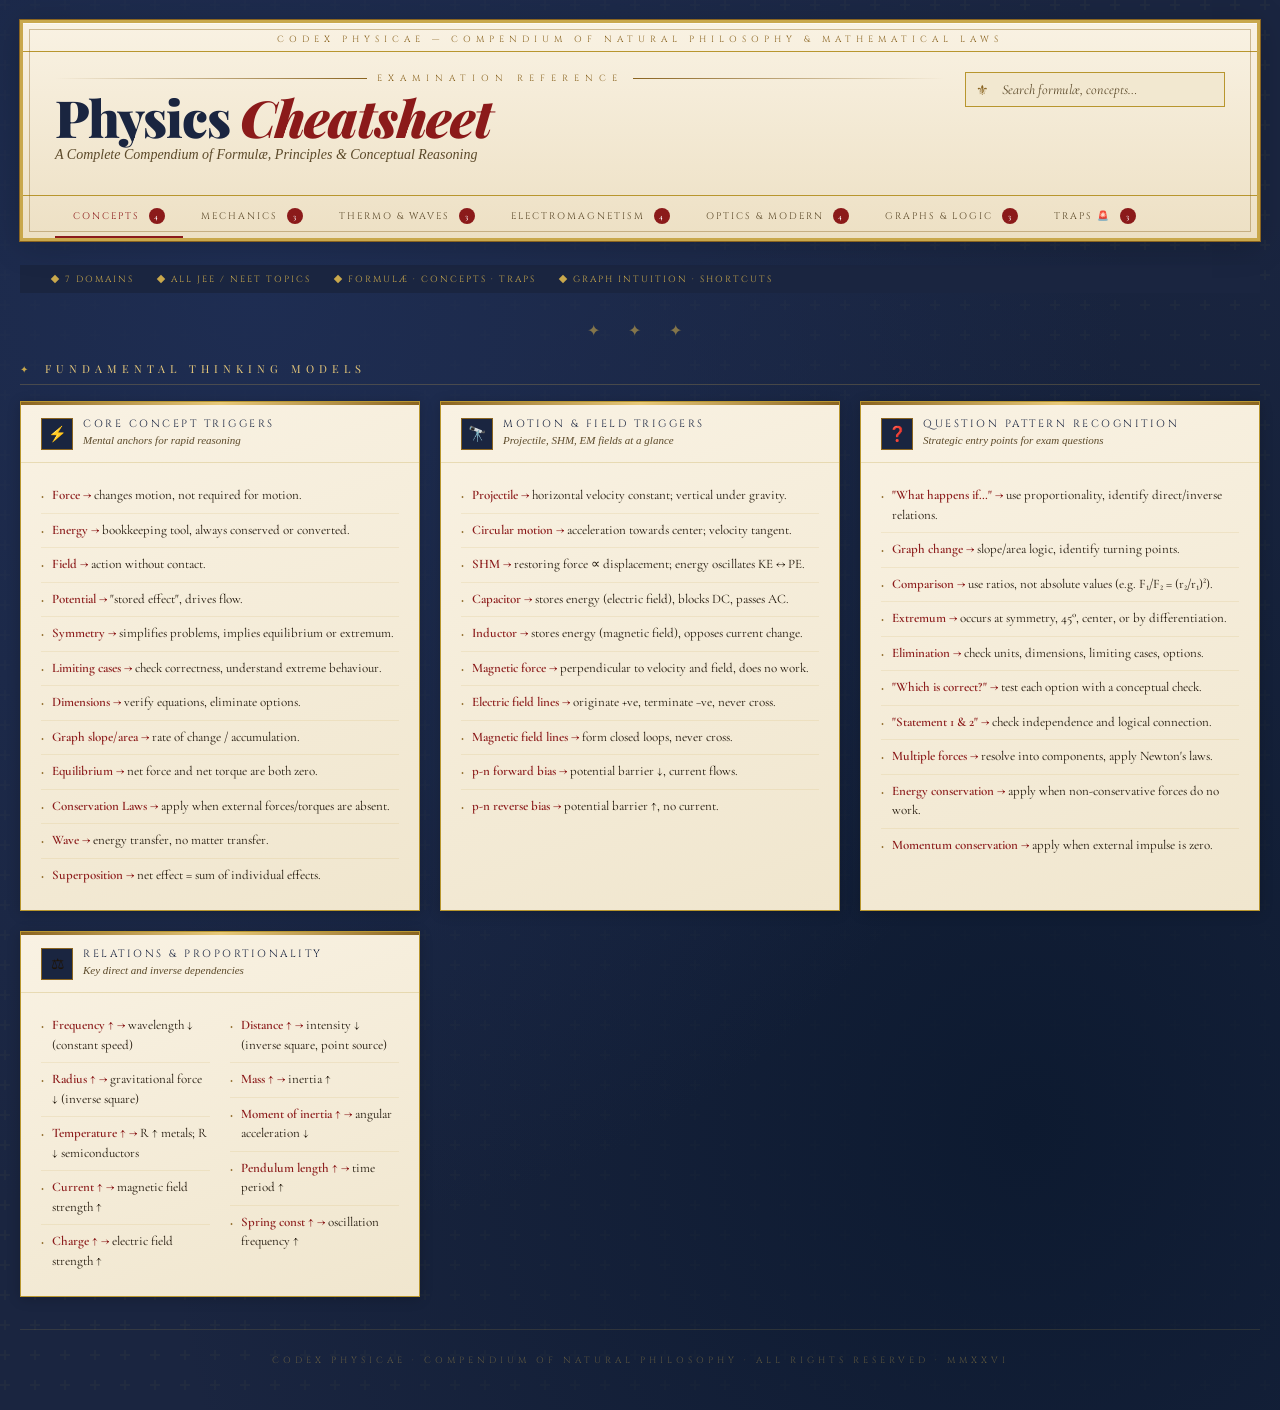
==== commit b92f487c: "update minor" ====
--- a/www/egyptian.html
+++ b/www/egyptian.html
@@ -1,27 +1,538 @@
 <!DOCTYPE html>
 <html lang="en">
 <head>
-<script src="cordova.js"></script>
-<script src="audio.js"></script>
-<meta charset="UTF-8">
-<link rel="stylesheet" href="theme.css">
-<script src="theme-loader.js"></script>
 <meta charset="UTF-8">
 <meta name="viewport" content="width=device-width, initial-scale=1.0">
 <title>Physics — Royal Commandments</title>
-
+<link href="https://fonts.googleapis.com/css2?family=Playfair+Display:ital,wght@0,400;0,600;0,700;0,900;1,400;1,600&family=IM+Fell+English:ital@0;1&family=Cormorant+Garamond:ital,wght@0,300;0,400;0,500;0,600;1,300;1,400&family=Cinzel:wght@400;600;700;900&family=Cinzel+Decorative:wght@400;700&display=swap" rel="stylesheet">
+<style>
+  :root {
+    --ink: #0e0b07;
+    --parchment: #f5edd8;
+    --parchment-dark: #ede0c4;
+    --parchment-mid: #f0e6ce;
+    --gold: #c9a84c;
+    --gold-light: #e8c97a;
+    --gold-deep: #8a6420;
+    --crimson: #8b1a1a;
+    --crimson-light: #b32020;
+    --navy: #1a2540;
+    --navy-light: #243259;
+    --border-ornate: #b8962e;
+    --text-body: #1e1408;
+    --text-muted: #5c4a2a;
+    --text-accent: #8b1a1a;
+    --surface: #f9f2e3;
+    --surface-alt: #f2e8d0;
+    --shadow: rgba(10,7,2,0.18);
+  }
+
+  * { box-sizing: border-box; margin: 0; padding: 0; }
+
+  body {
+    background: var(--navy);
+    background-image:
+      radial-gradient(ellipse at 20% 20%, #1e2d52 0%, transparent 60%),
+      radial-gradient(ellipse at 80% 80%, #0d1a30 0%, transparent 60%),
+      url("data:image/svg+xml,%3Csvg width='60' height='60' viewBox='0 0 60 60' xmlns='http://www.w3.org/2000/svg'%3E%3Cg fill='none' fill-rule='evenodd'%3E%3Cg fill='%23c9a84c' fill-opacity='0.04'%3E%3Cpath d='M36 34v-4h-2v4h-4v2h4v4h2v-4h4v-2h-4zm0-30V0h-2v4h-4v2h4v4h2V6h4V4h-4zM6 34v-4H4v4H0v2h4v4h2v-4h4v-2H6zM6 4V0H4v4H0v2h4v4h2V6h4V4H6z'/%3E%3C/g%3E%3C/g%3E%3C/svg%3E");
+    min-height: 100vh;
+    font-family: 'Cormorant Garamond', serif;
+    color: var(--text-body);
+  }
+
+  /* ─── PAGE FRAME ─── */
+  .page-frame {
+    max-width: 1400px;
+    margin: 0 auto;
+    padding: 20px;
+  }
+
+  /* ─── HEADER ─── */
+  header {
+    background: var(--parchment);
+    background-image:
+      linear-gradient(180deg, #f9f2e3 0%, #ede0c4 100%);
+    border: 3px solid var(--gold);
+    box-shadow: 0 0 0 1px var(--gold-deep), 0 4px 32px var(--shadow), inset 0 1px 0 rgba(255,255,255,0.6);
+    padding: 0;
+    margin-bottom: 24px;
+    position: relative;
+    overflow: hidden;
+  }
+
+  header::before {
+    content: '';
+    position: absolute; inset: 6px;
+    border: 1px solid var(--gold-deep);
+    pointer-events: none;
+    opacity: 0.4;
+  }
+
+  .header-crest {
+    text-align: center;
+    padding: 10px 24px 6px;
+    border-bottom: 1px solid var(--border-ornate);
+    font-family: 'Cinzel', serif;
+    font-size: 9px;
+    letter-spacing: 5px;
+    color: var(--gold-deep);
+    text-transform: uppercase;
+  }
+
+  .header-main {
+    padding: 20px 32px 0;
+    display: flex;
+    align-items: flex-start;
+    justify-content: space-between;
+    gap: 20px;
+    flex-wrap: wrap;
+  }
+
+  .header-title-block { flex: 1; min-width: 260px; }
+
+  .header-label {
+    font-family: 'Cinzel', serif;
+    font-size: 9px;
+    letter-spacing: 6px;
+    color: var(--gold-deep);
+    text-transform: uppercase;
+    margin-bottom: 8px;
+    display: flex;
+    align-items: center;
+    gap: 10px;
+  }
+
+  .header-label::before,
+  .header-label::after {
+    content: '';
+    height: 1px;
+    flex: 1;
+    background: linear-gradient(to right, transparent, var(--gold-deep));
+  }
+  .header-label::after {
+    background: linear-gradient(to left, transparent, var(--gold-deep));
+  }
+
+  h1 {
+    font-family: 'Playfair Display', serif;
+    font-size: clamp(28px, 4vw, 52px);
+    font-weight: 900;
+    color: var(--navy);
+    letter-spacing: -1px;
+    line-height: 1;
+    margin-bottom: 4px;
+  }
+  h1 em {
+    color: var(--crimson);
+    font-style: italic;
+  }
+
+  .header-sub {
+    font-family: 'IM Fell English', serif;
+    font-style: italic;
+    font-size: 14px;
+    color: var(--text-muted);
+    margin-bottom: 16px;
+  }
+
+  /* ─── SEARCH ─── */
+  .search-area {
+    display: flex;
+    align-items: center;
+    gap: 10px;
+    flex-wrap: wrap;
+  }
+
+  .search-wrap {
+    position: relative;
+  }
+
+  .search-wrap input {
+    background: var(--surface-alt);
+    border: 1.5px solid var(--border-ornate);
+    color: var(--text-body);
+    font-family: 'Cormorant Garamond', serif;
+    font-size: 14px;
+    padding: 8px 14px 8px 36px;
+    width: 260px;
+    outline: none;
+    transition: border-color 0.2s, box-shadow 0.2s;
+  }
+
+  .search-wrap input:focus {
+    border-color: var(--crimson);
+    box-shadow: 0 0 0 3px rgba(139,26,26,0.1);
+  }
+
+  .search-wrap input::placeholder { color: var(--text-muted); font-style: italic; }
+
+  .search-icon {
+    position: absolute; left: 11px; top: 50%; transform: translateY(-50%);
+    color: var(--gold-deep); font-size: 14px; pointer-events: none;
+  }
+
+  /* ─── TABS ─── */
+  .tab-bar {
+    padding: 0 32px;
+    display: flex;
+    gap: 0;
+    overflow-x: auto;
+    scrollbar-width: none;
+    border-top: 1px solid var(--border-ornate);
+    margin-top: 16px;
+  }
+
+  .tab-bar::-webkit-scrollbar { display: none; }
+
+  .tab {
+    font-family: 'Cinzel', serif;
+    font-size: 9.5px;
+    letter-spacing: 2px;
+    text-transform: uppercase;
+    color: var(--text-muted);
+    padding: 12px 18px;
+    cursor: pointer;
+    border-bottom: 2px solid transparent;
+    white-space: nowrap;
+    transition: all 0.2s;
+    background: none;
+    border-left: none; border-right: none; border-top: none;
+    user-select: none;
+    position: relative;
+  }
+
+  .tab:hover { color: var(--navy); }
+
+  .tab.active {
+    color: var(--crimson);
+    border-bottom: 2px solid var(--crimson);
+  }
+
+  .tab-count {
+    display: inline-flex;
+    align-items: center; justify-content: center;
+    width: 16px; height: 16px;
+    background: var(--crimson);
+    color: #fff;
+    font-size: 8px;
+    border-radius: 50%;
+    margin-left: 5px;
+    font-family: 'Cormorant Garamond', serif;
+    font-weight: 600;
+  }
+
+  /* ─── STATS BAR ─── */
+  .stats-bar {
+    background: var(--navy);
+    padding: 8px 32px;
+    display: flex; gap: 24px; align-items: center; flex-wrap: wrap;
+    margin-bottom: 0;
+  }
+
+  .stat-item {
+    display: flex; align-items: center; gap: 7px;
+    font-family: 'Cinzel', serif;
+    font-size: 9px;
+    letter-spacing: 2px;
+    color: var(--gold);
+    text-transform: uppercase;
+  }
+
+  .stat-dot {
+    width: 6px; height: 6px;
+    background: var(--gold);
+    transform: rotate(45deg);
+    flex-shrink: 0;
+  }
+
+  /* ─── MAIN GRID ─── */
+  .main-content {
+    display: none;
+  }
+  .main-content.active { display: block; }
+
+  .section-heading {
+    font-family: 'Playfair Display', serif;
+    font-size: 11px;
+    letter-spacing: 5px;
+    text-transform: uppercase;
+    color: var(--gold-light);
+    margin-bottom: 16px;
+    padding-bottom: 8px;
+    border-bottom: 1px solid rgba(201,168,76,0.25);
+    display: flex; align-items: center; gap: 12px;
+  }
+
+  .section-heading::before {
+    content: '✦';
+    color: var(--gold);
+    font-size: 10px;
+  }
+
+  .cards-grid {
+    display: grid;
+    grid-template-columns: repeat(auto-fill, minmax(340px, 1fr));
+    gap: 20px;
+    margin-bottom: 32px;
+  }
+
+  /* ─── CARD ─── */
+  .card {
+    background: var(--parchment);
+    background-image: linear-gradient(160deg, #f9f2e3 0%, #f0e6ce 100%);
+    border: 1.5px solid var(--border-ornate);
+    box-shadow: 0 2px 12px var(--shadow), inset 0 1px 0 rgba(255,255,255,0.5);
+    position: relative;
+    overflow: hidden;
+    transition: transform 0.2s, box-shadow 0.2s;
+  }
+
+  .card:hover {
+    transform: translateY(-2px);
+    box-shadow: 0 8px 28px rgba(10,7,2,0.25);
+  }
+
+  .card::before {
+    content: '';
+    position: absolute;
+    top: 0; left: 0; right: 0;
+    height: 3px;
+    background: linear-gradient(90deg, var(--gold-deep), var(--gold-light), var(--gold-deep));
+  }
+
+  .card-corner {
+    position: absolute;
+    top: 6px; right: 6px;
+    width: 18px; height: 18px;
+    opacity: 0.3;
+  }
+  .card-corner::before, .card-corner::after {
+    content: '';
+    position: absolute;
+    background: var(--gold-deep);
+  }
+  .card-corner::before { top: 0; right: 0; width: 1px; height: 18px; }
+  .card-corner::after  { top: 0; right: 0; width: 18px; height: 1px; }
+
+  .card-header {
+    padding: 16px 20px 12px;
+    border-bottom: 1px solid rgba(184,150,46,0.25);
+    display: flex;
+    align-items: flex-start;
+    gap: 10px;
+  }
+
+  .card-icon {
+    width: 32px; height: 32px;
+    background: var(--navy);
+    display: flex; align-items: center; justify-content: center;
+    font-size: 15px;
+    flex-shrink: 0;
+    border: 1px solid var(--gold-deep);
+  }
+
+  .card-title {
+    font-family: 'Cinzel', serif;
+    font-size: 10.5px;
+    letter-spacing: 2.5px;
+    text-transform: uppercase;
+    color: var(--navy);
+    line-height: 1.3;
+  }
+
+  .card-subtitle {
+    font-family: 'IM Fell English', serif;
+    font-style: italic;
+    font-size: 11px;
+    color: var(--text-muted);
+    margin-top: 2px;
+  }
+
+  .card-body { padding: 16px 20px 18px; }
+
+  /* ─── ITEMS ─── */
+  .item {
+    padding: 7px 0;
+    border-bottom: 1px solid rgba(184,150,46,0.12);
+    font-size: 13px;
+    line-height: 1.5;
+    color: var(--text-body);
+    display: flex;
+    align-items: flex-start;
+    gap: 8px;
+  }
+
+  .item:last-child { border-bottom: none; }
+
+  .item-bullet {
+    color: var(--gold-deep);
+    font-size: 10px;
+    margin-top: 3px;
+    flex-shrink: 0;
+  }
+
+  .item-text { flex: 1; font-family: 'Cormorant Garamond', serif; }
+
+  .item-key {
+    font-family: 'Cormorant Garamond', serif;
+    font-weight: 600;
+    color: var(--crimson);
+  }
+
+  /* ─── FORMULA CARD ─── */
+  .formula-card {
+    background: var(--navy);
+    background-image: linear-gradient(160deg, #1a2540 0%, #0d1a30 100%);
+    border: 1.5px solid var(--gold-deep);
+    color: var(--parchment);
+    box-shadow: 0 4px 20px rgba(0,0,0,0.4), inset 0 1px 0 rgba(201,168,76,0.15);
+  }
+
+  .formula-card::before {
+    background: linear-gradient(90deg, var(--gold-deep), var(--gold), var(--gold-deep));
+  }
+
+  .formula-card .card-title { color: var(--gold-light); }
+  .formula-card .card-subtitle { color: rgba(240,230,200,0.5); }
+  .formula-card .card-header { border-bottom-color: rgba(201,168,76,0.2); }
+  .formula-card .item { border-bottom-color: rgba(201,168,76,0.1); color: var(--parchment); }
+  .formula-card .item-bullet { color: var(--gold); }
+  .formula-card .item-key { color: var(--gold-light); }
+  .formula-card .item-text { font-family: 'Cormorant Garamond', serif; }
+
+  .formula-eq {
+    font-family: 'Playfair Display', serif;
+    font-style: italic;
+    font-size: 14px;
+    color: var(--gold-light);
+    background: rgba(201,168,76,0.08);
+    border-left: 2px solid var(--gold);
+    padding: 3px 8px;
+    margin-left: 4px;
+  }
+
+  /* ─── TRAP CARD ─── */
+  .trap-card {
+    background: linear-gradient(160deg, #f9f0e8 0%, #f0e0d0 100%);
+    border-color: var(--crimson-light);
+  }
+  .trap-card::before {
+    background: linear-gradient(90deg, var(--crimson), #cc4444, var(--crimson));
+  }
+  .trap-card .card-title { color: var(--crimson); }
+  .trap-card .item-bullet { color: var(--crimson); }
+  .trap-card .item-key { color: var(--crimson); }
+
+  /* ─── WIDE CARD ─── */
+  .card-wide { grid-column: 1 / -1; }
+
+  /* ─── TWO COLUMN BODY ─── */
+  .two-col {
+    display: grid;
+    grid-template-columns: 1fr 1fr;
+    gap: 0 20px;
+  }
+
+  @media (max-width: 600px) {
+    .two-col { grid-template-columns: 1fr; }
+  }
+
+  /* ─── TAG CHIPS ─── */
+  .tag {
+    display: inline-block;
+    font-family: 'Cinzel', serif;
+    font-size: 8px;
+    letter-spacing: 1.5px;
+    text-transform: uppercase;
+    padding: 2px 7px;
+    border: 1px solid var(--border-ornate);
+    color: var(--text-muted);
+    margin-left: 6px;
+    vertical-align: middle;
+  }
+
+  .tag-crimson { border-color: var(--crimson); color: var(--crimson); }
+  .tag-navy { border-color: var(--navy); color: var(--navy); background: var(--parchment-dark); }
+
+  /* ─── DIVIDER ─── */
+  .ornate-divider {
+    text-align: center;
+    color: var(--gold);
+    font-size: 16px;
+    letter-spacing: 12px;
+    margin: 28px 0 20px;
+    opacity: 0.6;
+  }
+
+  /* ─── HIGHLIGHT BOX ─── */
+  .highlight-box {
+    background: rgba(138,100,32,0.06);
+    border: 1px solid rgba(184,150,46,0.3);
+    padding: 10px 14px;
+    margin: 10px 0 4px;
+    font-family: 'IM Fell English', serif;
+    font-style: italic;
+    font-size: 12.5px;
+    color: var(--text-muted);
+    border-left: 3px solid var(--gold);
+  }
+
+  .formula-card .highlight-box {
+    background: rgba(201,168,76,0.06);
+    border-color: rgba(201,168,76,0.2);
+    color: rgba(240,230,200,0.6);
+    border-left-color: var(--gold);
+  }
+
+  /* ─── SEARCH HIGHLIGHT ─── */
+  .search-match { background: rgba(139,26,26,0.18); border-radius: 2px; }
+
+  /* ─── FOOTER ─── */
+  footer {
+    text-align: center;
+    padding: 24px;
+    margin-top: 32px;
+    font-family: 'Cinzel', serif;
+    font-size: 9px;
+    letter-spacing: 4px;
+    color: rgba(201,168,76,0.4);
+    text-transform: uppercase;
+    border-top: 1px solid rgba(201,168,76,0.15);
+  }
+
+  /* ─── SCROLL ─── */
+  ::-webkit-scrollbar { width: 6px; height: 6px; }
+  ::-webkit-scrollbar-track { background: var(--navy); }
+  ::-webkit-scrollbar-thumb { background: var(--gold-deep); }
+
+  /* ─── ANIMATIONS ─── */
+  @keyframes fadeUp {
+    from { opacity: 0; transform: translateY(14px); }
+    to   { opacity: 1; transform: translateY(0); }
+  }
+
+  .card { animation: fadeUp 0.4s ease both; }
+  .card:nth-child(2) { animation-delay: 0.05s; }
+  .card:nth-child(3) { animation-delay: 0.10s; }
+  .card:nth-child(4) { animation-delay: 0.15s; }
+  .card:nth-child(5) { animation-delay: 0.20s; }
+  .card:nth-child(6) { animation-delay: 0.25s; }
+
+  /* ─── HIDDEN ─── */
+  .hidden { display: none !important; }
+</style>
 </head>
 <body>
 
 <div class="page-frame">
 
   <!-- HEADER -->
-  <header>
+  <header class="hub-header chem-header">
     <div class="header-crest">Codex Physicae — Compendium of Natural Philosophy & Mathematical Laws</div>
     <div class="header-main">
       <div class="header-title-block">
         <div class="header-label">Examination Reference</div>
-        <h1>Physics <em>loyalty sheets</em></h1>
+        <h1>Physics <em>Cheatsheet</em></h1>
         <div class="header-sub">A Complete Compendium of Formulæ, Principles & Conceptual Reasoning</div>
       </div>
       <div class="search-area">
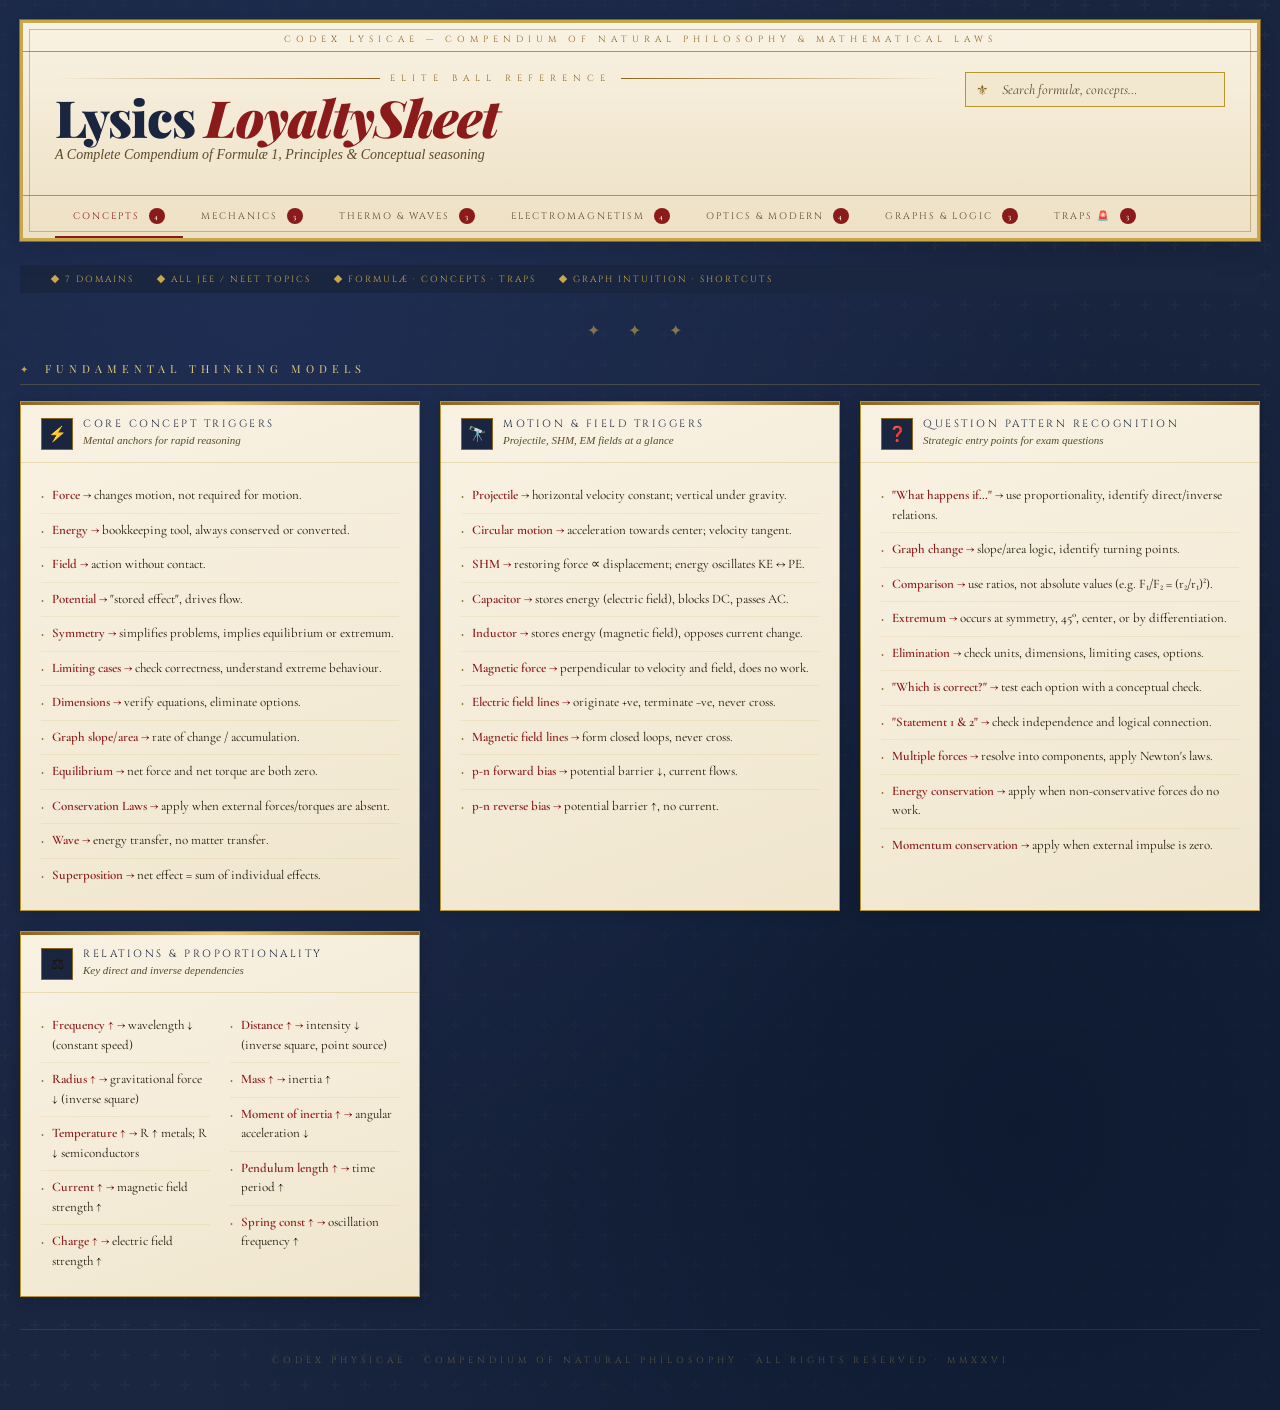
==== commit 6fd2ba30: "update loyalty" ====
--- a/www/egyptian.html
+++ b/www/egyptian.html
@@ -527,13 +527,13 @@
 <div class="page-frame">
 
   <!-- HEADER -->
-  <header class="hub-header chem-header">
-    <div class="header-crest">Codex Physicae — Compendium of Natural Philosophy & Mathematical Laws</div>
+  <header>
+    <div class="header-crest">Codex Lysicae — Compendium of Natural Philosophy & Mathematical Laws</div>
     <div class="header-main">
       <div class="header-title-block">
-        <div class="header-label">Examination Reference</div>
-        <h1>Physics <em>Cheatsheet</em></h1>
-        <div class="header-sub">A Complete Compendium of Formulæ, Principles & Conceptual Reasoning</div>
+        <div class="header-label">Elite ball Reference</div>
+        <h1>Lysics <em>LoyaltySheet</em></h1>
+        <div class="header-sub">A Complete Compendium of Formulæ 1, Principles & Conceptual seasoning</div>
       </div>
       <div class="search-area">
         <div class="search-wrap">
